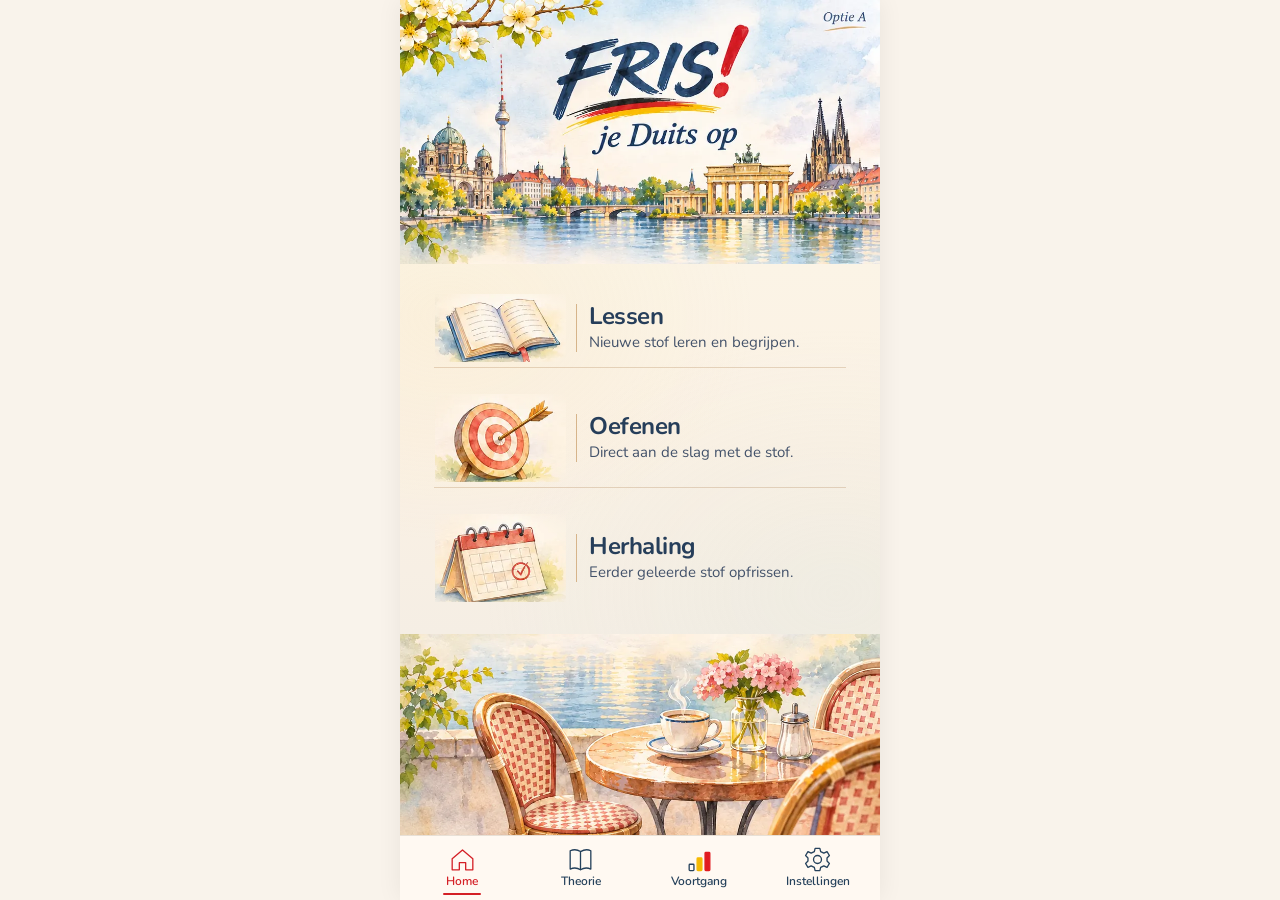
==== preview/index.html @ 39cc3053 "Rebuild FRIS A and B homes from cropped approved illustration segments and genuine responsive Nunito" ====
<!doctype html>
<html lang="nl">
<head>
<meta charset="utf-8">
<meta name="viewport" content="width=device-width,initial-scale=1">
<meta name="color-scheme" content="light">
<title>FRIS! 2.0 — interactieve leerstructuur</title>
<style>
:root{font-family:Arial,Helvetica,sans-serif;color:#181818;background:#f2f0e9;font-synthesis:none}
*{box-sizing:border-box}body{margin:0;min-height:100dvh;display:flex;justify-content:center;align-items:flex-start}
.phone{width:min(100%,480px);min-height:100dvh;background:#fffaf1;display:flex;flex-direction:column;overflow:hidden;box-shadow:0 0 40px #0001}
button,select{font:inherit}button{cursor:pointer}button:focus-visible,select:focus-visible{outline:3px solid #e8b500;outline-offset:3px}
header.hero{height:clamp(216px,58vw,282px);max-height:282px;position:relative;overflow:hidden;flex-shrink:0;background:#fffaf1}
.hero-art{width:100%;height:100%;display:block}
.brand{position:absolute;z-index:2;left:15%;top:6%;transform:rotate(-7deg);line-height:.9;white-space:nowrap}
.brand strong{font-family:Arial Black,Arial,sans-serif;font-weight:1000;font-style:italic;font-size:clamp(42px,11vw,66px);letter-spacing:-4px;text-shadow:1px 1px #222}
.brand strong i{color:#df1014;font-style:normal}.brand small{display:block;margin:4px 0 0 33%;font-family:"Segoe Print","Comic Sans MS",cursive;font-weight:900;font-style:italic;font-size:clamp(16px,5vw,24px);transform:rotate(-3deg)}.brand:before{content:"";position:absolute;top:-6px;left:-17px;width:80%;height:13px;border-top:7px solid #ffbf00;border-radius:75% 65% 0 0;transform:rotate(-6deg)}.brand:after{content:"";position:absolute;bottom:-10px;left:36%;width:64%;height:10px;border-top:5px solid #e51b23;border-radius:70% 40% 0 0;transform:rotate(-7deg)}
main{flex:1;min-height:0;padding:0;display:flex;flex-direction:column}
.home-panel{display:flex;flex-direction:column;flex:1;min-height:0}
.greeting{text-align:center;padding:7px 14px 5px}.greeting h1{font-family:"Segoe Script","Segoe Print","Brush Script MT","Comic Sans MS",cursive;font-size:clamp(34px,9vw,51px);font-style:italic;line-height:1.3;margin:0;color:#0b0b0b;font-weight:900;letter-spacing:-2px}.greeting h1:after{content:"";display:block;width:34%;border-top:5px solid #e52222;margin:-1px auto 5px;transform:rotate(-4deg);border-radius:100%}.greeting p{font-size:clamp(13px,3.5vw,17px);color:#444;margin:4px 0 0;line-height:1.4}
.home-actions{display:grid;grid-template-columns:repeat(3,minmax(0,1fr));gap:0;padding:18px 10px 8px;align-items:start}
.home-action{display:flex;flex-direction:column;align-items:center;min-width:0;border:0;background:transparent;color:#0b0b0b;padding:0 2px;gap:3px}
.home-action:hover .tile-illustration{transform:scale(1.055)}.home-action:active .tile-illustration{transform:scale(.97)}
.tile-illustration{width:100%;height:clamp(104px,31vw,150px);transition:transform .15s;display:block;filter:drop-shadow(1px 2px 0 #7772)}
.tile-label{font-family:"Segoe Script","Segoe Print","Brush Script MT","Comic Sans MS",cursive;font-size:clamp(21px,5.8vw,31px);font-style:italic;font-weight:900;white-space:nowrap;letter-spacing:-1px;line-height:1.3}
.tile-underline{height:5px;width:68%;border-top:5px solid #f8b900;border-radius:100%;transform:rotate(-4deg)}.home-action.red .tile-underline{border-color:#eb2629}
.progress-wrap{display:flex;align-items:center;gap:10px;padding:13px 28px 5px;margin-top:auto}
.progress-label{white-space:nowrap;font-size:clamp(12px,3.2vw,16px);color:#454545}.progress-track{flex:1;min-width:30px;height:11px;border-radius:12px;background:#d9d6d1;overflow:hidden}.progress-fill{height:100%;width:9%;background:#ffc400;border-radius:12px}.progress-value{font-weight:900;font-size:21px;min-width:42px;text-align:right}
.footer-illustration{height:clamp(130px,37vw,188px);width:100%;display:block;margin-top:5px}
.nav{display:grid;grid-template-columns:repeat(5,minmax(0,1fr));gap:0;background:#fffaf3;border-top:1px solid #e0d5c3;padding:9px 6px max(8px,env(safe-area-inset-bottom));flex-shrink:0}
.nav button{min-width:0;border:0;background:transparent;color:#111;display:flex;flex-direction:column;align-items:center;gap:2px;padding:2px 0 5px;font-size:clamp(10px,2.9vw,14px);font-weight:600;position:relative}
.nav button svg{width:clamp(25px,7vw,35px);height:clamp(25px,7vw,35px);stroke:#131313;stroke-width:2;fill:none;stroke-linecap:round;stroke-linejoin:round}
.nav button.active{color:#e11b20}.nav button.active svg{stroke:#e11b20;fill:#e11b20}.nav button.active:after{content:"";position:absolute;bottom:-4px;height:4px;width:75%;background:#e11b20;border-radius:5px}
.nav button[data-nav="progress"] svg rect:nth-child(2){fill:#f5b900;stroke:#f5b900}.nav button[data-nav="progress"] svg rect:nth-child(3){fill:#e11b20;stroke:#e11b20}
.page-inner{padding:20px 22px;flex:1}.page-inner h1{font-size:24px;margin:0 0 17px}.back{border:0;background:none;padding:5px 0 17px;color:#5d5851;font-size:15px}
.skill{width:100%;display:flex;align-items:center;gap:15px;border:1px solid #ded8cb;border-radius:12px;background:#fff;padding:13px;text-align:left;font-size:17px;font-weight:700;margin-bottom:10px;color:#292929}.skill:hover{background:#fff3d4}.symbol{width:28px;display:flex;align-items:center;justify-content:center}.symbol svg{width:26px;height:26px}.chev{margin-left:auto;font-size:25px;color:#999}
.field{width:100%;padding:12px;border:1px solid #cfcac1;border-radius:9px;background:#fff;color:#272727;margin:0 0 14px}
.subtle{border:1px solid #e6dac2;background:#fff7e9;border-radius:10px;padding:13px;margin-bottom:16px}.subtle-header{display:flex;align-items:center;justify-content:space-between;gap:10px}.subtle-header strong{font-size:14px}.setting-mode{width:130px;background:white;border:1px solid #ddd1bd;border-radius:8px;padding:7px}
.extra{padding-top:12px}.extra label{font-size:13px;color:#555;display:block;margin:8px 0}.check-row{display:grid;grid-template-columns:1fr 1fr;gap:5px}.check-row label{margin:0;padding:6px;background:#fff;border:1px solid #eee}.check-row input{accent-color:#db1d21}
.primary{background:#da1c22;color:white;width:100%;border:0;border-radius:9px;padding:14px;font-weight:700}.summary{background:#fff2d8;border-radius:10px;padding:16px;line-height:1.8}.summary strong{display:block}.muted,.note,.tiny{color:#626262}.note{font-size:14px;line-height:1.5}.tiny{font-size:12px}
@media(min-width:650px){body{padding:18px}.phone{min-height:820px;border:1px solid #e3ded4;border-radius:20px}}
@media(max-height:710px){header.hero{height:190px}.home-actions{padding-top:5px}.tile-illustration{height:100px}.footer-illustration{height:110px}.greeting h1{font-size:34px}.greeting p{font-size:13px}}
</style>



<style id="approved-art">
header.hero{height:auto;aspect-ratio:1024/442;max-height:none;flex-shrink:0}
.hero-photo{display:block;width:100%;height:100%;object-fit:fill}
.home-panel{background:#fffaf1}
.home-actions{padding:12px 13px 8px;gap:4px}
.tile-illustration{width:100%;height:auto;aspect-ratio:341/274;object-fit:contain;filter:none}
.footer-illustration{display:block;width:100%;height:auto;aspect-ratio:1024/274;object-fit:cover;margin-top:5px}
.greeting{padding:8px 12px 0}
.greeting h1{font-family:"Segoe Script","Brush Script MT","Comic Sans MS",cursive;font-weight:900;font-style:italic;font-size:clamp(34px,9vw,52px)}
.tile-label{font-family:"Segoe Script","Brush Script MT","Comic Sans MS",cursive}
.home-action{min-height:0}
.progress-wrap{margin-top:auto;padding:14px 28px 9px}
@media(max-height:720px){header.hero{height:auto}.footer-illustration{height:auto}.tile-illustration{height:auto}}
</style>

<style id="navigation-art">
.nav{position:relative;display:grid;grid-template-columns:repeat(5,minmax(0,1fr));width:100%;height:auto;aspect-ratio:1024/141;padding:0;border:0;background:#fffaf3 url("art/desk.webp") center/100% 100% no-repeat;gap:0}
.nav button{position:relative;height:100%;padding:0;background:transparent;border:0;border-radius:0;opacity:1;color:transparent}
.nav button svg,.nav button span{visibility:hidden}
.nav button.active{background:transparent;color:transparent}
.nav button.active:after{display:none}
.nav button:focus-visible{outline:3px solid #e51c23;outline-offset:-5px}
@media(min-width:650px){.nav{border-radius:0 0 18px 18px}}
</style>
<style id="clean-main-buttons">
/* Eenvoudige zelfstandige hoofdknoppen; header en footer blijven origineel. */
.home-actions{display:grid;grid-template-columns:repeat(3,minmax(0,1fr));gap:12px;padding:18px 17px 12px}
.home-action{display:flex;flex-direction:column;align-items:center;justify-content:center;gap:9px;min-width:0;min-height:143px;padding:13px 5px 12px;border:1.5px solid #ded6c4;border-radius:13px;background:#fffdf7;box-shadow:0 3px 0 #e8dfce;color:#242424}
.home-action:hover{background:#fff5df;border-color:#c9ae64}
.home-action:active{transform:translateY(2px);box-shadow:0 1px 0 #e8dfce}
.tile-icon{display:block;width:clamp(49px,15vw,66px);height:clamp(49px,15vw,66px);flex-shrink:0}
.tile-label{font-family:Arial,Helvetica,sans-serif;font-weight:750;font-style:normal;font-size:clamp(14px,3.7vw,18px);letter-spacing:0}
.tile-underline{width:32%;height:3px;border:0;background:#f0bd17;border-radius:4px;transform:none}
.home-action.red .tile-underline{background:#e12a2c}
@media(max-width:360px){.home-actions{gap:7px;padding-inline:10px}.home-action{min-height:121px;padding:9px 2px}.tile-icon{width:47px;height:47px}.tile-label{font-size:13px}}
@media(max-height:720px){.home-actions{padding-top:6px;padding-bottom:6px}.home-action{min-height:105px;gap:3px}.tile-icon{width:40px;height:40px}}
</style><style id="warm-reference-background">:root{background:#f3ebdf}.phone,.home-panel,header.hero{background-color:#fcf6eb}.page-inner{background-color:#fcf6eb}.home-action{background:#fff9ed}.home-action:hover{background:#fff0d3}</style><link rel="preconnect" href="https://fonts.googleapis.com">
<link rel="preconnect" href="https://fonts.gstatic.com" crossorigin>
<link href="https://fonts.googleapis.com/css2?family=Kaushan+Script&family=Roboto:wght@400;500&display=swap" rel="stylesheet">
<style id="reference-greeting-typography">
.greeting{padding:8px 8px 2px}
.greeting h1{
  font-family:"Caveat Brush","Segoe Print",cursive;
  font-size:clamp(43px,11vw,62px);
  font-weight:400;
  font-style:normal;
  letter-spacing:-.6px;
  line-height:1.12;
  transform:rotate(-1deg);
}
.greeting h1:after{width:30%;border-top:5px solid #e92327;margin:0 auto 8px;transform:rotate(-4deg)}
.greeting p{
  font-family:Roboto,Arial,Helvetica,sans-serif;
  font-weight:400;
  font-style:normal;
  font-size:clamp(13px,3.2vw,16px);
  letter-spacing:0;
  line-height:1.35;
  color:#444;
  margin:4px 0 0;
}
@media(max-height:710px){.greeting h1{font-size:clamp(39px,9vw,50px)}.greeting p{font-size:13px}}
</style>
<style id="footer-docking">
/* Footer rests directly on the five-button bottom bar, independent of viewport height. */
.phone{display:flex;flex-direction:column}
main#content{flex:1 1 auto;min-height:0;display:flex;flex-direction:column}
.home-panel{display:flex;flex-direction:column;flex:1}
.footer-illustration{display:block;width:100%;height:auto;flex-shrink:0;margin-top:auto;margin-bottom:0;vertical-align:bottom}
.nav{flex-shrink:0;margin-top:0}
@media(max-height:710px){.footer-illustration{margin-top:auto}}
</style><style id="reference-brush-lettering">
/* The sample uses broad, connected brush lettering, not block/Comic Sans. */
.greeting h1{
  font-family:"Kaushan Script","Segoe Script",cursive;
  font-size:clamp(38px,9.4vw,54px);
  font-weight:400;
  font-style:normal;
  letter-spacing:-1.4px;
  line-height:1.32;
  transform:rotate(-1.4deg);
  white-space:nowrap;
}
.tile-label{
  font-family:"Kaushan Script","Segoe Script",cursive;
  font-weight:400;
  font-style:normal;
  font-size:clamp(16px,4vw,22px);
  line-height:1.3;
  letter-spacing:-.7px;
  white-space:nowrap;
}
.greeting p{
  font-family:Roboto,Arial,Helvetica,sans-serif;
  font-weight:400;
  font-size:clamp(13px,3.2vw,16px);
  letter-spacing:0;
  transform:none;
}
@media(max-width:360px){
  .greeting h1{font-size:clamp(33px,9.2vw,40px)}
  .tile-label{font-size:clamp(14px,4vw,17px)}
}
</style><style id="exact-original-lettering">
/* Exact pixels of the original AI illustration, not an assumed font match. */
.greeting h1.exact-heading{display:block;width:52%;margin:0 auto 5px;line-height:0;transform:none;letter-spacing:normal;font-size:initial}
.greeting h1.exact-heading:after{display:none}
.greeting h1.exact-heading img{display:block;width:100%;height:auto}
.greeting p.exact-subtitle{display:block;width:91%;margin:4px auto 0;line-height:0;font-size:initial}
.greeting p.exact-subtitle img{display:block;width:100%;height:auto}
.home-action .tile-label.exact-label{display:block;width:100%;height:auto;line-height:0;white-space:normal}
.home-action .tile-label.exact-label img{display:block;width:100%;height:auto;object-fit:contain}
.home-action .tile-underline{display:none}
</style><style id="fris-approved-2026-home">
/* Screens are functional HTML. Only individual artwork sections use raster illustrations. */
:root {color-scheme:light;background:#f9f3eb}
html,body{margin:0;min-height:100%;background:#f9f3eb}
.phone{width:min(100%,480px);height:100dvh;min-height:0;display:flex;flex-direction:column;background:#fcf6ef}
header.hero{width:100%;height:auto;max-height:none;aspect-ratio:941/462;overflow:hidden;flex:0 0 auto;background:transparent}
header.hero .hero-photo{width:100%;height:100%;display:block;object-fit:fill}
main#content{flex:1 1 auto;min-height:0;overflow:auto;padding:0;display:flex;flex-direction:column;background:#fcf6ef}
.home-panel{display:flex;flex-direction:column;flex:1 0 auto;min-height:100%;background:#fcf6ef}
.home-top-space{height:clamp(28px,7dvh,86px);flex:0 0 auto}
.home-actions{display:grid;grid-template-columns:repeat(3,minmax(0,1fr));align-items:center;gap:0;width:100%;padding:0 11px;margin:0;background:transparent}
.home-action{display:block;width:100%;height:auto;min-width:0;min-height:0;border:0;border-radius:0;box-shadow:none;background:transparent;padding:0;margin:0;outline-offset:-3px;cursor:pointer;transform:none}
.home-action img{width:100%;height:auto;display:block;object-fit:contain;transition:transform .15s;filter:none}
.home-action:hover,.home-action:active{background:transparent;box-shadow:none;transform:none}
.home-action:hover img{transform:scale(1.02)}
.home-action:active img{transform:scale(.98)}
.home-fill-space{flex:1 0 12px;min-height:12px}
.home-footer{width:100%;height:auto;aspect-ratio:941/289;object-fit:cover;display:block;flex:0 0 auto;margin:0;padding:0;vertical-align:bottom}
.nav{width:100%;height:auto;aspect-ratio:941/215;flex:0 0 auto;display:grid;grid-template-columns:repeat(4,minmax(0,1fr));align-items:stretch;border:0;padding:0;margin:0;gap:0;border-radius:0;background:#fcf6ef}
.nav.on-home{background:#fcf6ef url("art/2026-home-navigation.webp") center/100% 100% no-repeat}
.nav button{width:100%;height:100%;border:0;background:none;border-radius:0;opacity:1;display:flex;align-items:center;justify-content:center;gap:3px;flex-direction:column;color:#272a2b;font-size:clamp(11px,2.9vw,14px);font-weight:600;padding:0}
.nav button svg{width:clamp(28px,8vw,36px);height:clamp(28px,8vw,36px);stroke:#262a2b;stroke-width:2;fill:none;stroke-linecap:round;stroke-linejoin:round;visibility:visible}
.nav button.active{color:#e31920;background:transparent}
.nav button.active svg{stroke:#e31920;fill:none}
.nav button.active:after{display:none}
.nav.on-home button,.nav.on-home button.active{color:transparent;background:transparent}
.nav.on-home button svg,.nav.on-home button span{visibility:hidden}
.nav button:focus-visible{outline:2px solid #e31920;outline-offset:-3px}
.page-inner{background:#fcf6ef}
@media(min-width:650px){body{padding:0}.phone{border:0;border-radius:0;box-shadow:0 0 24px #0001;min-height:0}.nav{border-radius:0}}
@media(max-height:740px){.home-top-space{height:clamp(15px,3dvh,35px)}}
@media(prefers-reduced-motion:reduce){.home-action img{transition:none}}
</style><style id="fris-inner-navigation-fix">
/* Keep illustrated footer/nav artwork exclusive to the home screen. */
.nav:not(.on-home){background:#fcf6ef none!important}
.nav:not(.on-home) button span,.nav:not(.on-home) button svg{visibility:visible}
.nav:not(.on-home) button{color:#272a2b}
.nav:not(.on-home) button.active{color:#e31920}
.nav:not(.on-home) button.active svg{stroke:#e31920}
</style>
<style id="fris-first-variant-20261121">
/* Eerste besproken variant: doorlopende aquarelsfeer, drie rijen met illustratie en uitleg. */
.phone{background:#fcf7ee}
.home-panel{background:linear-gradient(180deg,#f6f6ef 0%,#faf2e5 42%,#f8ecd9 85%,#fcf6ef 100%);min-height:100%;justify-content:space-between}
.home-actions.fris-editorial-actions{display:flex;flex-direction:column;align-items:stretch;gap:0;width:100%;padding:0 24px;margin:0;flex:1 0 auto;background:transparent}
.home-actions.fris-editorial-actions .home-action{display:grid;grid-template-columns:minmax(0,28%) minmax(0,1fr);align-items:center;gap:14px;min-height:clamp(78px,16dvh,112px);padding:5px 4px;background:transparent;box-shadow:none;border:0;border-radius:0;border-bottom:1px solid rgba(148,109,60,.25);text-align:left;color:#263b54;transform:none;overflow:hidden}
.home-actions.fris-editorial-actions .home-action:last-child{border-bottom:0}
.home-actions.fris-editorial-actions .home-action img{display:block;width:100%;height:auto;max-height:92px;object-fit:contain;mix-blend-mode:multiply;filter:none}
.fris-action-copy{display:flex;flex-direction:column;gap:4px;justify-content:center;line-height:1.12}
.fris-action-copy strong{font:700 clamp(20px,5.4vw,28px)/1.10 Georgia,"Times New Roman",serif;letter-spacing:-.6px;color:#293f5b}
.fris-action-copy em{font:italic clamp(11px,3.1vw,15px)/1.35 Georgia,"Times New Roman",serif;color:#5a5360}
.home-panel .home-fill-space{display:none}
.home-panel .home-footer{width:100%;height:auto;aspect-ratio:941/289;object-fit:cover;flex:0 0 auto;display:block;margin:0}
.nav.on-home{background-color:#fcf6ed}
@media(max-width:390px){
 .home-actions.fris-editorial-actions{padding:0 15px}
 .home-actions.fris-editorial-actions .home-action{grid-template-columns:28% 1fr;gap:10px;min-height:82px}
 .fris-action-copy strong{font-size:clamp(19px,5.3vw,24px)}
 .fris-action-copy em{font-size:clamp(11px,3vw,13px)}
}
@media(max-height:700px){
 .home-actions.fris-editorial-actions .home-action{min-height:76px}
 .home-actions.fris-editorial-actions .home-action img{max-height:76px}
}
@media(prefers-reduced-motion:reduce){.home-actions.fris-editorial-actions .home-action img{transition:none}}
</style><style id="fris-responsive-watercolor">
/* The approved image fills any portrait phone; protect icons and text from distortion. */
.phone{height:100dvh;min-height:0;overflow:hidden;background:#faf4eb}
main#content:has(.fris-full-composition){flex:1 1 auto;min-height:0;height:100%;overflow:hidden;background:#faf4eb}
.phone:has(.fris-full-composition)>header.hero,
.phone:has(.fris-full-composition)>nav.nav{display:none!important}
.fris-full-composition{height:100%;min-height:0;width:100%;position:relative;overflow:hidden;background:#faf3e6}
#fris-home-canvas{width:100%;height:100%;display:block}
.fris-hotspot{position:absolute;left:4%;width:92%;border:0;padding:0;background:transparent;cursor:pointer;z-index:3}
.fris-hotspot:hover{background:rgba(255,198,65,.055)}
.fris-hotspot:active{background:rgba(220,38,40,.08)}
.fris-hotspot:focus-visible{outline:3px solid #d52429;outline-offset:-3px;border-radius:7px}
.fris-bottom-hotspot{width:25%;left:0}
.fris-bottom-hotspot:nth-of-type(5){left:25%}
.fris-bottom-hotspot:nth-of-type(6){left:50%}
.fris-bottom-hotspot:nth-of-type(7){left:75%}
/* Inner pages use the same painted paper, navy serif text and warm gold accents. */
.phone:not(:has(.fris-full-composition)) header.hero{height:clamp(132px,20dvh,178px);max-height:178px;aspect-ratio:auto;flex:0 0 auto;background:#f6ede0}
.phone:not(:has(.fris-full-composition)) header.hero .hero-photo{width:100%;height:100%;object-fit:cover;object-position:center top}
.phone:not(:has(.fris-full-composition)) main#content{overflow-y:auto;min-height:0;background:radial-gradient(ellipse at 6% 2%,rgba(233,197,131,.22),transparent 50%),radial-gradient(ellipse at 97% 96%,rgba(179,203,188,.18),transparent 58%),#fbf4e9}
.phone:not(:has(.fris-full-composition)) .page-inner{background:transparent;padding:18px 22px 26px;color:#263d55}
.page-inner h1{font:700 clamp(25px,6.5vw,32px)/1.22 Georgia,'Times New Roman',serif;color:#283e58;margin:2px 0 18px}
.back{font:400 15px Georgia,serif;color:#75634e;padding:4px 0 17px}
.skill{border:0;border-bottom:1px solid rgba(151,111,65,.3);border-radius:0;box-shadow:none;background:transparent;padding:16px 6px;font:700 clamp(17px,4.7vw,20px)/1.2 Georgia,serif;color:#2b435d;margin:0}
.skill:hover{background:rgba(255,234,185,.28)}
.skill .symbol{color:#8a6136}
.chev{color:#b29366}
.field,.setting-mode{background:rgba(255,251,244,.77);border:1px solid #dac7a9;border-radius:6px;color:#2e4156}
.subtle,.summary{background:rgba(255,249,238,.62);border:1px solid rgba(173,138,95,.4);border-radius:7px;color:#2e4054}
.primary{border-radius:7px;background:#2d4965;color:white}
.primary:hover{background:#1c344c}
.note,.muted,.tiny{color:#655e57}
.phone:not(:has(.fris-full-composition)) .nav:not(.on-home){height:clamp(66px,9dvh,84px);aspect-ratio:auto;background:rgba(253,247,237,.98)!important;border-top:1px solid rgba(166,133,93,.4);flex:0 0 auto}
.phone:not(:has(.fris-full-composition)) .nav button{font-family:Georgia,'Times New Roman',serif;font-weight:400;font-size:clamp(11px,3vw,14px);gap:1px}
.phone:not(:has(.fris-full-composition)) .nav button.active{color:#284867;background:rgba(202,220,230,.4)}
.phone:not(:has(.fris-full-composition)) .nav button.active svg{stroke:#284867}
@media(min-width:650px){.phone{max-width:480px;height:100dvh;border-radius:0}}
</style>
<style id="fris-inner-watercolor-20261121">
/* Compact approved skyline artwork, no top-right duplicate Home action. */
.phone:not(:has(.fris-full-composition)) header.hero{
  height:clamp(112px,16dvh,155px);
  max-height:155px;
  flex:0 0 auto;
  aspect-ratio:auto;
  background:#e8e7dc url('art/fris-inner-header.webp') center top / cover no-repeat !important;
  border-bottom:0;
}
.phone:not(:has(.fris-full-composition)) header.hero .hero-photo{display:none}
.phone:not(:has(.fris-full-composition)) .page-inner{
 background:radial-gradient(ellipse at 6% 10%,rgba(228,193,136,.19),transparent 45%),
            radial-gradient(ellipse at 98% 96%,rgba(194,210,199,.21),transparent 55%),#faf2e6;
 padding:14px 18px 24px;
}
.fris-inner-intro{display:flex;align-items:center;gap:12px;margin:0 0 18px;padding:2px 0 13px;border-bottom:1px solid rgba(171,128,77,.30)}
.fris-inner-intro img{width:clamp(49px,13vw,64px);height:clamp(49px,13vw,64px);object-fit:contain;mix-blend-mode:multiply;flex:0 0 auto}
.fris-inner-intro .fris-inner-title{display:flex;flex-direction:column;min-width:0;gap:3px}
.fris-inner-intro h1{margin:0;font:700 clamp(23px,6.3vw,30px)/1.12 Georgia,'Times New Roman',serif;color:#233c5a}
.fris-inner-intro p{margin:0;font:italic clamp(12px,3.2vw,15px)/1.23 Georgia,'Times New Roman',serif;color:#605869}
.phone:not(:has(.fris-full-composition)) .back{padding:1px 0 11px}
.phone:not(:has(.fris-full-composition)) .skill{padding:15px 6px;gap:12px}
@media(max-height:650px){.phone:not(:has(.fris-full-composition)) header.hero{height:100px}.fris-inner-intro{margin-bottom:10px;padding-bottom:8px}}
</style>
<style id="fris-unified-bottom-navigation">
/* Reuse the actual approved home-page navigation artwork, not substitute icons. */
.phone:not(:has(.fris-full-composition)) nav.nav:not(.on-home){
 display:grid!important;
 grid-template-columns:repeat(4,minmax(0,1fr))!important;
 width:100%;
 height:auto!important;
 aspect-ratio:1024 / 138!important;
 min-height:0!important;
 padding:0!important;
 gap:0!important;
 border:0!important;
 flex:0 0 auto!important;
 background-color:#faf3e8!important;
 background-image:url('art/fris-approved-watercolor.webp')!important;
 background-position:center bottom!important;
 background-size:100% auto!important;
 background-repeat:no-repeat!important;
 box-shadow:none!important;
 border-radius:0!important;
}
.phone:not(:has(.fris-full-composition)) nav.nav:not(.on-home) button{
 position:relative;
 padding:0!important;
 margin:0!important;
 width:100%;
 height:100%;
 background:transparent!important;
 border:0!important;
 border-radius:0!important;
 box-shadow:none!important;
 color:transparent!important;
}
.phone:not(:has(.fris-full-composition)) nav.nav:not(.on-home) button svg,
.phone:not(:has(.fris-full-composition)) nav.nav:not(.on-home) button span{
 visibility:hidden!important;
}
.phone:not(:has(.fris-full-composition)) nav.nav:not(.on-home) button:after{display:none!important}
.phone:not(:has(.fris-full-composition)) nav.nav:not(.on-home) button:focus-visible{
 outline:3px solid #db2126!important;outline-offset:-4px;border-radius:9px!important
}
</style>
<style id="fris-inner-typography-and-correct-header">
/* The top artwork comes from the same image as HOME and contains no page name. */
.phone:not(:has(.fris-full-composition)) header.hero{
 background-image:url('art/fris-approved-watercolor.webp')!important;
 background-position:center top!important;
 background-size:100% auto!important;
 background-repeat:no-repeat!important;
 background-color:#e9ecdf!important;
 height:clamp(135px,39vw,178px)!important;
 max-height:178px!important;
}
/* Page names belong only below the skyline, never baked into the header. */
.phone:not(:has(.fris-full-composition)) .page-inner{
 padding:clamp(23px,5.8vw,31px) 20px 28px!important;
 font-family:Georgia,'Times New Roman',serif;
 font-size:clamp(13px,3.6vw,16px);
 line-height:1.38;
}
.phone:not(:has(.fris-full-composition)) .fris-inner-intro{
 gap:10px;
 padding:0 0 15px;
 margin:0 0 17px;
 border-bottom:1px solid rgba(165,126,78,.25);
 align-items:center;
}
.phone:not(:has(.fris-full-composition)) .fris-inner-intro img{
 width:clamp(45px,12vw,56px);
 height:clamp(45px,12vw,56px);
}
.phone:not(:has(.fris-full-composition)) .fris-inner-intro h1{
 font:700 clamp(20px,5.5vw,25px)/1.12 Georgia,'Times New Roman',serif!important;
 letter-spacing:0;
 color:#293d57;
}
.phone:not(:has(.fris-full-composition)) .fris-inner-intro p{
 font:italic clamp(12px,3.1vw,14px)/1.27 Georgia,'Times New Roman',serif!important;
 color:#645e63;
}
.phone:not(:has(.fris-full-composition)) .skill{
 font:700 clamp(16px,4.25vw,19px)/1.22 Georgia,'Times New Roman',serif!important;
 padding:13px 6px;
}
.phone:not(:has(.fris-full-composition)) .field,
.phone:not(:has(.fris-full-composition)) .setting-mode,
.phone:not(:has(.fris-full-composition)) .subtle,
.phone:not(:has(.fris-full-composition)) .subtle label,
.phone:not(:has(.fris-full-composition)) .primary,
.phone:not(:has(.fris-full-composition)) .note,
.phone:not(:has(.fris-full-composition)) .summary{
 font-family:Georgia,'Times New Roman',serif;
}
@media(max-height:700px){
 .phone:not(:has(.fris-full-composition)) header.hero{height:clamp(105px,32vw,145px)!important}
 .phone:not(:has(.fris-full-composition)) .page-inner{padding-top:20px!important}
}
</style>
<style id="fris-option-a-approved-20261121">
.phone:has(.fris-full-composition)>header.hero,.phone:has(.fris-full-composition)>nav.nav{display:none!important}
.phone:has(.fris-full-composition) main#content{overflow:hidden!important;flex:1 1 auto!important;min-height:0!important}
.phone .fris-full-composition{width:100%;height:100%;position:relative;overflow:hidden}
.phone .fris-full-composition #fris-home-canvas{display:block;width:100%;height:100%}
.phone .fris-full-composition .fris-hotspot{position:absolute!important;z-index:5!important;background:transparent!important;border:0!important;padding:0!important;cursor:pointer}
.phone:not(:has(.fris-full-composition)) header.hero{background-image:url('art/fris-a-goedgekeurd.webp')!important}
.phone:not(:has(.fris-full-composition)) nav.nav:not(.on-home){background-image:url('art/fris-a-goedgekeurd.webp')!important;aspect-ratio:941 / 172!important}
</style>
<link rel="preconnect" href="https://fonts.googleapis.com"><link rel="preconnect" href="https://fonts.gstatic.com" crossorigin><link href="https://fonts.googleapis.com/css2?family=Nunito:wght@400;600;700&display=swap" rel="stylesheet">
<style id="fris-real-typography-rebuild-20261121">
/* New shared interface: all menu captions are actual HTML, never pixels inside the artwork. */
.phone:has(.fris-real-home)>header.hero{display:none!important}
.phone:has(.fris-real-home) main#content{
 display:block!important;flex:1 1 auto!important;min-height:0!important;height:100%!important;
 overflow:hidden!important;padding:0!important;background:#faf3e8!important
}
.phone .fris-real-home{width:100%;height:100%;min-height:0;display:flex;flex-direction:column;overflow:hidden}
.phone .fris-real-header,.phone .fris-real-cafe{width:100%;flex:0 0 auto;line-height:0}
.phone .fris-real-header .fris-crop,.phone .fris-real-cafe .fris-crop{display:block;width:100%;height:auto}
.phone .fris-real-center{
 position:relative;display:flex;flex:1 1 auto;min-height:0;flex-direction:column;
 justify-content:space-evenly;gap:5px;padding:9px 7% 12px
}
.phone .fris-real-menu{
 position:relative;display:grid;grid-template-columns:31% minmax(0,1fr);align-items:center;
 gap:8px;width:100%;min-width:0;min-height:0;flex:0 1 auto;padding:3px 1px;
 border:0;background:transparent;box-shadow:none;text-align:left;color:#263d59;
 font-family:'Nunito','Trebuchet MS',Arial,sans-serif;cursor:pointer
}
.phone .fris-real-menu .fris-real-art{display:flex;align-items:center;justify-content:center;min-width:0;max-height:100%}
.phone .fris-real-menu .fris-real-art svg{
 display:block;width:100%;height:auto;max-height:100%;
 -webkit-mask-image:radial-gradient(ellipse 76% 72% at 50% 50%,#000 62%,transparent 98%);
 mask-image:radial-gradient(ellipse 76% 72% at 50% 50%,#000 62%,transparent 98%)
}
.phone .fris-real-words{display:flex;flex-direction:column;min-width:0;gap:3px}
.phone .fris-real-words strong{
 font-family:'Nunito','Trebuchet MS',Arial,sans-serif!important;
 font-size:clamp(19px,5.65vw,24px)!important;font-weight:700!important;line-height:1.08!important;
 font-style:normal!important;letter-spacing:-.02em!important;color:#263e5a
}
.phone .fris-real-words span{
 font-family:'Nunito','Trebuchet MS',Arial,sans-serif!important;
 font-size:clamp(12px,3.45vw,15px)!important;font-weight:400!important;
 line-height:1.25!important;font-style:normal!important;color:#43526a
}
.phone .fris-real-menu:focus-visible{outline:2px solid #d62b35;outline-offset:-2px;border-radius:8px}
.phone .fris-real-menu:hover{filter:brightness(.99)}
.phone .fris-real-a .fris-real-center{
 background:radial-gradient(ellipse at 10% 14%,rgba(247,223,172,.19),transparent 50%),
 radial-gradient(ellipse at 91% 89%,rgba(210,225,218,.19),transparent 57%),
 linear-gradient(180deg,#fbf4e6,#fbf1e4 48%,#f5eee4)
}
.phone .fris-real-a .fris-real-menu{grid-template-columns:32% minmax(0,1fr);gap:10px}
.phone .fris-real-a .fris-real-menu:not(:last-child){border-bottom:1px solid rgba(174,133,87,.3);padding-bottom:5px}
.phone .fris-real-a .fris-real-words{border-left:1px solid #d6b48a;padding-left:12px}
.phone .fris-real-b .fris-real-center{
 padding:10px 9.7% 13px;gap:8px;
 background:linear-gradient(180deg,#fff3d3 0%,#f8f5e9 19%,#e8f5fa 53%,#eef6f1 77%,#fff1d6 100%)
}
.phone .fris-real-b .fris-real-menu{
 grid-template-columns:34% minmax(0,1fr) 11px;gap:10px;
 background:rgba(255,251,243,.89);border:1px solid rgba(209,166,74,.67);
 border-radius:clamp(17px,5vw,24px);padding:7px 11px 7px 8px;
 box-shadow:0 3px 12px rgba(80,91,76,.08);min-height:95px
}
.phone .fris-real-b .fris-real-arrow{font:34px/1 Arial,sans-serif;color:#b38113;align-self:center}
.phone:has(.fris-real-home) nav.nav,
.phone.fris-b-theme:has(.fris-real-home) nav.nav,
.phone.fris-b-theme:has(.fris-real-home) nav.nav.on-home{
 display:grid!important;grid-template-columns:repeat(4,minmax(0,1fr))!important;
 height:clamp(57px,7.2dvh,68px)!important;min-height:57px!important;aspect-ratio:auto!important;
 width:100%!important;gap:0!important;padding:3px 3px max(5px,env(safe-area-inset-bottom))!important;
 border:0!important;border-top:1px solid rgba(149,133,116,.22)!important;
 flex:0 0 auto!important;background:#fff9f2!important;background-image:none!important;
 box-shadow:none!important
}
.phone:has(.fris-real-home) nav.nav button,
.phone.fris-b-theme:has(.fris-real-home) nav.nav button{
 display:flex!important;flex-direction:column!important;justify-content:center!important;align-items:center!important;
 min-width:0!important;margin:0!important;padding:0!important;gap:2px!important;
 border:0!important;background:transparent!important;box-shadow:none!important;
 font:600 clamp(10px,2.7vw,12px)/1.1 'Nunito','Trebuchet MS',Arial,sans-serif!important;color:#25415b!important
}
.phone:has(.fris-real-home) nav.nav button svg,
.phone.fris-b-theme:has(.fris-real-home) nav.nav button svg{
 display:block!important;visibility:visible!important;width:clamp(23px,6.5vw,27px)!important;
 height:clamp(23px,6.5vw,27px)!important;stroke-width:1.65!important;fill:none!important;stroke:#25415b!important
}
.phone:has(.fris-real-home) nav.nav button span,
.phone.fris-b-theme:has(.fris-real-home) nav.nav button span{
 display:block!important;visibility:visible!important;font:inherit!important;color:inherit!important;line-height:1.12!important
}
.phone:has(.fris-real-home) nav.nav button.active,
.phone.fris-b-theme:has(.fris-real-home) nav.nav button.active{color:#d42026!important}
.phone:has(.fris-real-home) nav.nav button.active svg,
.phone.fris-b-theme:has(.fris-real-home) nav.nav button.active svg{stroke:#d42026!important}
.phone:has(.fris-real-home) nav.nav button.active:after,
.phone.fris-b-theme:has(.fris-real-home) nav.nav button.active:after{
 content:''!important;display:block!important;position:absolute!important;
 bottom:0!important;left:34%!important;width:32%!important;height:2px!important;
 background:#d42026!important;border-radius:4px!important
}
.phone:not(:has(.fris-real-home)) .page-inner,
.phone:not(:has(.fris-real-home)) .page-inner button,
.phone:not(:has(.fris-real-home)) .page-inner select,
.phone:not(:has(.fris-real-home)) .page-inner p,
.phone:not(:has(.fris-real-home)) .fris-inner-intro h1,
.phone:not(:has(.fris-real-home)) .fris-inner-intro p{
 font-family:'Nunito','Trebuchet MS',Arial,sans-serif!important
}
@media(max-height:685px){
 .phone .fris-real-home{overflow-y:auto}
 .phone .fris-real-center{flex:0 0 auto;min-height:285px}
 .phone .fris-real-menu{min-height:82px}
}
</style>
</head>
<body>
<div class="phone">
<header class="hero"><img class="hero-photo" src="art/2026-home-header.webp" alt="FRIS! je Duits op – geïllustreerde Duitse skyline"></header>
<main id="content" aria-live="polite"></main>
<nav class="nav on-home" aria-label="Onderste navigatie">
<button type="button" data-nav="home" class="active" aria-label="Home"><svg viewBox="0 0 34 34" aria-hidden="true"><path d="M4 16 17 5l13 11v14H21V21h-8v9H4Z"/></svg><span>Home</span></button>
<button type="button" data-nav="theory" aria-label="Theorie"><svg viewBox="0 0 34 34" aria-hidden="true"><path d="M4 6q7-3 13 1v23q-6-4-13-1zM17 7q7-4 13-1v23q-7-3-13 1z"/></svg><span>Theorie</span></button>
<button type="button" data-nav="progress" aria-label="Voortgang"><svg viewBox="0 0 34 34" aria-hidden="true"><rect x="4" y="23" width="6" height="8" rx="1"/><rect x="14" y="15" width="6" height="16" rx="1"/><rect x="24" y="8" width="6" height="23" rx="1"/></svg><span>Voortgang</span></button>
<button type="button" data-nav="settings" aria-label="Instellingen"><svg viewBox="0 0 34 34" aria-hidden="true"><path d="M14 3h6l1 4 4 2 4-2 3 5-3 3v4l3 3-3 5-4-2-4 2-1 4h-6l-1-4-4-2-4 2-3-5 3-3v-4l-3-3 3-5 4 2 4-2z"/><circle cx="17" cy="17" r="5"/></svg><span>Instellingen</span></button>
</nav>
</div>
<script>
(()=>{
'use strict';
const iconPaths={
  book:'<path d="M12 7v14"/><path d="M3 18V5a2 2 0 0 1 2-2h3a4 4 0 0 1 4 4v14a4 4 0 0 0-4-4H4a1 1 0 0 1-1-1z"/><path d="M21 18V5a2 2 0 0 0-2-2h-3a4 4 0 0 0-4 4v14a4 4 0 0 1 4-4h4a1 1 0 0 0 1-1z"/>',
  headphones:'<path d="M3 14v-3a9 9 0 0 1 18 0v3"/><path d="M6 14H5a2 2 0 0 0-2 2v3a2 2 0 0 0 2 2h1v-7Z"/><path d="M18 14h1a2 2 0 0 1 2 2v3a2 2 0 0 1-2 2h-1v-7Z"/>',
  mic:'<rect x="8" y="2" width="8" height="13" rx="4"/><path d="M19 10v2a7 7 0 0 1-14 0v-2"/><path d="M12 19v3"/><path d="M8 22h8"/>',
  pencil:'<path d="M15 5 19 9"/><path d="M4 20l4-.5L19.5 8a2.12 2.12 0 0 0-3-3L5 16.5 4 20Z"/>',
  shuffle:'<path d="m18 14 4 4-4 4"/><path d="m18 2 4 4-4 4"/><path d="M2 18h2.5a6 6 0 0 0 5.5-4l4-8a6 6 0 0 1 5.5-4H22"/><path d="M2 6h2.5a6 6 0 0 1 5.5 4l4 8a6 6 0 0 0 5.5 4H22"/>'
};
function skillIcon(key){return '<svg xmlns="http://www.w3.org/2000/svg" width="24" height="24" viewBox="0 0 24 24" fill="none" stroke="currentColor" stroke-width="1.8" stroke-linecap="round" stroke-linejoin="round" aria-hidden="true">'+(iconPaths[key]||'')+'</svg>';}
const skills=[['Lezen','book'],['Luisteren','headphones'],['Spreken','mic'],['Schrijven','pencil'],['Gemengd','shuffle']];
const config={
  Lezen:{label:'Tekstsoort',items:['Alle teksten','Berichten en e-mails','Borden en instructies','Artikelen en informatie','Verhalen en chats'],methodLabel:'Begrip oefenen',methods:['Automatisch','Hoofdlijn begrijpen','Informatie zoeken','Details begrijpen','Betekenis afleiden'],sample:'Je leest een korte Duitse tekst en beantwoordt vragen over de inhoud. Je hoeft hem niet letterlijk te vertalen.'},
  Luisteren:{label:'Fragmentsoort',items:['Alle fragmenten','Gesprekken','Omroepen en aanwijzingen','Telefoon en voicemail','Verhalen en uitleg'],methodLabel:'Luisterdoel',methods:['Automatisch','Hoofdlijn begrijpen','Gerichte informatie horen','Details begrijpen','Instructies volgen'],sample:'Je luistert naar Duits en laat zien wat je hebt begrepen. Herhalen of langzamer luisteren kan afhankelijk zijn van je niveau.'},
  Spreken:{label:'Situatie',items:['Alle situaties','Dagelijks leven','Winkelen en horeca','Reizen en onderweg','Afspraken en hulp','Vrije gesprekken'],methodLabel:'Spreekvorm',methods:['Automatisch','Kort reageren','Vragen stellen','Rollenspel','Vrijuit vertellen','Uitspraak oefenen'],sample:'Je voert een korte dialoog in een herkenbare situatie. Je antwoordt in het Duits; de app helpt indien nodig.'},
  Schrijven:{label:'Schrijfdoel',items:['Alle schrijfdoelen','Korte antwoorden','Berichten en e-mails','Iets beschrijven','Vragen en verzoeken','Een mening geven','Vertalen NL → DE'],methodLabel:'Schrijfvorm',methods:['Automatisch','Woorden aanvullen','Zinnen ordenen','Schrijven met hulp','Zelfstandig schrijven','Vrij vertalen'],sample:'Je leert eerst bouwen met hulp en formuleert daarna steeds zelfstandiger. Correcte alternatieve zinnen mogen niet onterecht fout worden gerekend.'},
  Gemengd:{label:'Trainingsdoel',items:['Evenwichtig oefenen','Dagelijks Duits','Mijn aandachtspunten','Herhalen'],methodLabel:'Verdeling',methods:['Automatisch','Gelijk verdeeld','Meer begrijpen','Meer produceren'],sample:'Lezen, luisteren, spreken en schrijven wisselen elkaar af. De voortgang blijft per vaardigheid gescheiden.'}
};
const situations={
 'Dagelijks leven':['Alle situaties','Kennismaken','Familie en vrienden','Hobby’s','Een gesprek beginnen'],
 'Winkelen en horeca':['Alle situaties','Supermarkt','Restaurant of café','Kleding kopen','Iets bestellen'],
 'Reizen en onderweg':['Alle situaties','Hotel','Openbaar vervoer','De weg vragen','Op vakantie'],
 'Afspraken en hulp':['Alle situaties','Een afspraak maken','Telefoneren','Hulp vragen','Een probleem uitleggen'],
 'Vrije gesprekken':['Alle situaties','Vragen beantwoorden','Een mening geven','Een gesprek gaande houden']
};
const defaults={Lezen:'Alle teksten',Luisteren:'Alle fragmenten',Spreken:'Alle situaties',Schrijven:'Alle schrijfdoelen',Gemengd:'Evenwichtig oefenen'};
const storageKey='fris2-v5-profile:Jordi';
const activeProfile='Jordi';
const defaultsForState=()=>({screen:'home',skill:'Lezen',mode:'Automatisch',level:'Automatisch',method:'Automatisch',choices:{...defaults},category:'Alle situaties',situation:'Alle situaties',selectedSkills:['Lezen','Luisteren','Spreken','Schrijven']});
let state=defaultsForState();
try {
 const saved=JSON.parse(localStorage.getItem(storageKey)||'null');
 if(saved && typeof saved==='object' && skills.some(s=>s[0]===saved.skill)){
  state={...state,...saved,choices:{...defaults,...saved.choices},screen:'home'};
 }
} catch {}
const content=document.getElementById('content');
function esc(x){return String(x).replaceAll('&','&amp;').replaceAll('<','&lt;').replaceAll('>','&gt;').replaceAll('"','&quot;')}
function options(items,value){return items.map(x=>`<option value="${esc(x)}"${x===value?' selected':''}>${esc(x)}</option>`).join('')}
function select(id,title,items,value,cls='field'){return `<select id="${id}" class="${cls}" aria-label="${esc(title)}">${options(items,value)}</select>`}
function persist(){try{localStorage.setItem(storageKey,JSON.stringify({...state,screen:'home'}))}catch{}}
function area(){if(state.skill==='Spreken'){if(state.category==='Alle situaties')return 'Alle situaties';return state.situation==='Alle situaties'?state.category:state.category+' · '+state.situation}return state.choices[state.skill]}
function example(){const a=area();const s=state.skill;return `<div class="summary"><strong>${esc(s)}</strong><div>${esc(a)}</div><div class="muted">Niveau: ${esc(state.mode==='Automatisch'?'Automatisch':state.level)}</div><div class="muted">${s==='Gemengd'?'Verdeling':config[s].methodLabel}: ${esc(state.mode==='Automatisch'?'Automatisch':state.method)}</div>${s==='Gemengd'?`<div class="muted">Vaardigheden: ${esc(state.selectedSkills.join(', '))}</div>`:''}</div><p class="note">${esc(config[s].sample)}</p><p class="tiny">Navigatieschets — nog geen echte oefening of beoordeling.</p>`}
function settings(){const s=state.skill;const cfg=config[s];const mode=state.mode;
const skillchecks=s==='Gemengd'?`<label>Vaardigheden</label><div class="check-row">${skills.filter(x=>x[0]!=='Gemengd').map(([name])=>`<label><input type="checkbox" data-included="${name}"${state.selectedSkills.includes(name)?' checked':''}>${name}</label>`).join('')}</div>`:'';
const levels=['Automatisch','A1','A2','B1','B2'];
return `<section class="subtle"><div class="subtle-header"><strong>Oefeninstellingen</strong>${select('mode','Oefeninstellingen',['Automatisch','Handmatig'],mode,'setting-mode')}</div>${mode==='Handmatig'?`<div class="extra"><label for="level">Niveau</label>${select('level','Niveau',levels,state.level)}<label for="method">${esc(cfg.methodLabel)}</label>${select('method',cfg.methodLabel,cfg.methods,state.method)}${skillchecks}</div>`:''}</section>`
}

// Rescale only soft watercolour bands; menu illustrations and lettering retain their proportions.
// This adapts the approved 1024 x 1536 artwork to a tall phone without cropping the sides.
// Precisely render the approved Optie A image at the original aspect ratio.
// Only blank watercolor intervals may grow on taller screens, never text or illustrations.
const frisArt=new Image();
frisArt.src='art/fris-a-goedgekeurd.webp';
frisArt.addEventListener('load',()=>requestAnimationFrame(drawHomeCanvas));
const frisApprovedBands=[[470,530,0.15],[711,727,0.2],[917,929,0.2],[1091,1160,0.45]].map(([start,end,share])=>({start,end,share}));
function drawHomeCanvas(){
 const canvas=document.getElementById('fris-home-canvas');
 if(!canvas||!frisArt.complete||!frisArt.naturalWidth)return;
 const shell=canvas.closest('.fris-full-composition');
 if(!shell)return;
 const viewportW=shell.clientWidth,viewportH=shell.clientHeight;
 if(viewportW<1||viewportH<1)return;
 const imageW=941,imageH=1672;
 const scale=Math.min(viewportW/imageW,viewportH/imageH);
 const imageLeft=(viewportW-imageW*scale)/2;
 const extra=Math.max(0,viewportH/scale-imageH);
 const dpr=Math.min(window.devicePixelRatio||1,2);
 canvas.width=Math.round(viewportW*dpr);
 canvas.height=Math.round(viewportH*dpr);
 const ctx=canvas.getContext('2d',{alpha:false});
 ctx.setTransform(dpr,0,0,dpr,0,0);
 ctx.fillStyle='#fff8ef';ctx.fillRect(0,0,viewportW,viewportH);
 ctx.translate(imageLeft,0);ctx.scale(scale,scale);
 ctx.imageSmoothingEnabled=true;ctx.imageSmoothingQuality='high';
 let source=0,dest=0;
 for(const band of frisApprovedBands){
   const unchanged=band.start-source;
   if(unchanged>0){ctx.drawImage(frisArt,0,source,imageW,unchanged,0,dest,imageW,unchanged);dest+=unchanged;}
   const portion=band.end-band.start;
   const grown=portion+extra*band.share;
   ctx.drawImage(frisArt,0,band.start,imageW,portion,0,dest,imageW,grown);
   dest+=grown;source=band.end;
 }
 if(source<imageH){ctx.drawImage(frisArt,0,source,imageW,imageH-source,0,dest,imageW,imageH-source);}
 const mapY=y=>{
   let offset=y;
   for(const band of frisApprovedBands){
     if(y>=band.end)offset+=extra*band.share;
     else if(y>band.start)offset+=extra*band.share*(y-band.start)/(band.end-band.start);
   }
   return offset;
 };
 shell.querySelectorAll('[data-art-top]').forEach(btn=>{
  const top=mapY(Number(btn.dataset.artTop));
  const bottom=mapY(Number(btn.dataset.artBottom));
  const x=Number(btn.dataset.artX||0);
  const w=Number(btn.dataset.artW||imageW);
  btn.style.top=(top*scale/viewportH*100)+'%';
  btn.style.height=((bottom-top)*scale/viewportH*100)+'%';
  btn.style.left=((imageLeft+x*scale)/viewportW*100)+'%';
  btn.style.width=(w*scale/viewportW*100)+'%';
 });
}
window.addEventListener('resize',()=>requestAnimationFrame(drawHomeCanvas));
window.addEventListener('orientationchange',()=>requestAnimationFrame(drawHomeCanvas));

function render(){
const areaKey=['home','skills','setup','started','lessons'].includes(state.screen)?'home':state.screen;
document.querySelector('.nav').classList.toggle('on-home',state.screen==='home');
document.querySelectorAll('[data-nav]').forEach(b=>{b.classList.toggle('active',areaKey===b.dataset.nav); b.setAttribute('aria-current',areaKey===b.dataset.nav?'page':'false')});
if(state.screen==='home'){content.innerHTML=`<div class="fris-real-home fris-real-a" aria-label="FRIS! optie A startpagina"><div class="fris-real-header"><svg class="fris-crop" viewBox="0 0 941 518" preserveAspectRatio="xMidYMid meet" focusable="false" aria-hidden="true"><image href="art/fris-a-goedgekeurd.webp" width="941" height="1672"/></svg></div><div class="fris-real-center"><button class="fris-real-menu" type="button" data-go="lessons" aria-label="Lessen: Nieuwe stof leren en begrijpen."><span class="fris-real-art"><svg class="fris-crop" viewBox="76 536 258 135" preserveAspectRatio="xMidYMid meet" focusable="false" aria-hidden="true"><image href="art/fris-a-goedgekeurd.webp" width="941" height="1672"/></svg></span><span class="fris-real-words"><strong>Lessen</strong><span>Nieuwe stof leren en begrijpen.</span></span></button><button class="fris-real-menu" type="button" data-go="skills" aria-label="Oefenen: Direct aan de slag met de stof."><span class="fris-real-art"><svg class="fris-crop" viewBox="94 725 235 158" preserveAspectRatio="xMidYMid meet" focusable="false" aria-hidden="true"><image href="art/fris-a-goedgekeurd.webp" width="941" height="1672"/></svg></span><span class="fris-real-words"><strong>Oefenen</strong><span>Direct aan de slag met de stof.</span></span></button><button class="fris-real-menu" type="button" data-go="review" aria-label="Herhaling: Eerder geleerde stof opfrissen."><span class="fris-real-art"><svg class="fris-crop" viewBox="92 925 246 165" preserveAspectRatio="xMidYMid meet" focusable="false" aria-hidden="true"><image href="art/fris-a-goedgekeurd.webp" width="941" height="1672"/></svg></span><span class="fris-real-words"><strong>Herhaling</strong><span>Eerder geleerde stof opfrissen.</span></span></button></div><div class="fris-real-cafe"><svg class="fris-crop" viewBox="0 1106 941 394" preserveAspectRatio="xMidYMid meet" focusable="false" aria-hidden="true"><image href="art/fris-a-goedgekeurd.webp" width="941" height="1672"/></svg></div></div>`;}
else if(state.screen==='skills'){content.innerHTML=`<div class="page-inner"><h1>Oefenen</h1>${skills.map(([s,ic])=>`<button class="skill" data-skill="${esc(s)}"><span class="symbol">${skillIcon(ic)}</span>${esc(s)}<span class="chev">›</span></button>`).join('')}</div>`;}
else if(state.screen==='setup'){
const s=state.skill,cfg=config[s];
const first=s==='Spreken'?select('category','Situatie',cfg.items,state.category):select('choice',cfg.label,cfg.items,state.choices[s]);
const second=s==='Spreken'&&state.category!=='Alle situaties'?select('situation','Specifieke situatie',situations[state.category]||['Alle situaties'],state.situation):'';
content.innerHTML=`<div class="page-inner"><h1>${esc(s)}</h1>${first}${second}${settings()}<button class="primary" id="start">Start oefenen →</button></div>`;
}
else if(state.screen==='started'){content.innerHTML=`<div class="page-inner"><h1>Oefening</h1>${example()}<button class="primary" data-back="setup">Keuzes aanpassen</button></div>`;}
else if(['theory','vocabulary','review','lessons'].includes(state.screen)){const names={theory:'Theorie',vocabulary:'Woordenschat',review:'Herhaling',lessons:'Lessen'};content.innerHTML=`<div class="page-inner"><h1>${names[state.screen]}</h1><p class="note">Dit is een klikbaar navigatievoorbeeld. De lessen en oefeningen komen uit het afzonderlijke Android-project.</p>${state.screen==='lessons'?'<button class="primary" data-go="skills">Naar oefeningen</button>':''}</div>`;}
else if(state.screen==='progress'){content.innerHTML=`<div class="page-inner"><h1>Voortgang</h1><p class="note">De 9% op het startscherm is een voorbeeld uit het ontwerp. Er zijn in deze HTML-preview nog geen echte oefenresultaten.</p></div>`;}
else if(state.screen==='settings'){content.innerHTML=`<div class="page-inner"><h1>Instellingen</h1><p class="note">Je oefenkeuzes worden bewaard in deze browser.</p></div>`;}
if(state.screen!=='home'){
 const title=content.querySelector('.page-inner h1');
 if(title){
   const extra={
     lessons:['Nieuwe stof leren en begrijpen.','art/2026-home-lessons.webp'],
     skills:['Kies wat je wilt oefenen.','art/2026-home-practice.webp'],
     setup:['Oefen gericht in jouw tempo.','art/2026-home-practice.webp'],
     started:['Je gekozen oefening.','art/2026-home-practice.webp'],
     review:['Eerder geleerde stof opfrissen.','art/2026-home-review.webp'],
     theory:['Uitleg en overzicht.','art/2026-home-lessons.webp'],
     progress:['Jouw ontwikkeling in beeld.','art/2026-home-review.webp'],
     settings:['Stel FRIS! naar wens in.','art/2026-home-lessons.webp']
   };
   const [subtitle,picture]=extra[state.screen]||['','art/2026-home-lessons.webp'];
   const intro=document.createElement('div');
   intro.className='fris-inner-intro';
   const art=document.createElement('img');
   art.src=picture;art.alt='';art.setAttribute('aria-hidden','true');
   const texts=document.createElement('div');texts.className='fris-inner-title';
   title.before(intro);intro.append(art,texts);texts.appendChild(title);
   if(subtitle){const sub=document.createElement('p');sub.textContent=subtitle;texts.appendChild(sub);}
 }
}
persist();
}
document.addEventListener('click',ev=>{
const go=ev.target.closest('[data-go]');if(go){state.screen=go.dataset.go;render();return}
const sk=ev.target.closest('[data-skill]');if(sk){state.skill=sk.dataset.skill;state.screen='setup';state.mode='Automatisch';state.level='Automatisch';state.method='Automatisch';render();return}
const b=ev.target.closest('[data-back]');if(b){state.screen=b.dataset.back;render();return}
const nav=ev.target.closest('[data-nav]');if(nav){state.screen=nav.dataset.nav==='home'?'home':nav.dataset.nav;render();return}
if(ev.target.closest('#start')){state.screen='started';render()}
});
document.addEventListener('change',ev=>{
const id=ev.target.id,val=ev.target.value;
if(id==='mode'){state.mode=val;render();return}
if(id==='category'){state.category=val;state.situation='Alle situaties';render();return}
if(id==='situation')state.situation=val;
if(id==='choice')state.choices[state.skill]=val;
if(id==='level')state.level=val;
if(id==='method')state.method=val;
if(ev.target.dataset.included){const name=ev.target.dataset.included;if(ev.target.checked){if(!state.selectedSkills.includes(name))state.selectedSkills.push(name)}else if(state.selectedSkills.length>1){state.selectedSkills=state.selectedSkills.filter(s=>s!==name)}else{ev.target.checked=true} }
persist();
});
render();
})();
</script>
</body>
</html>
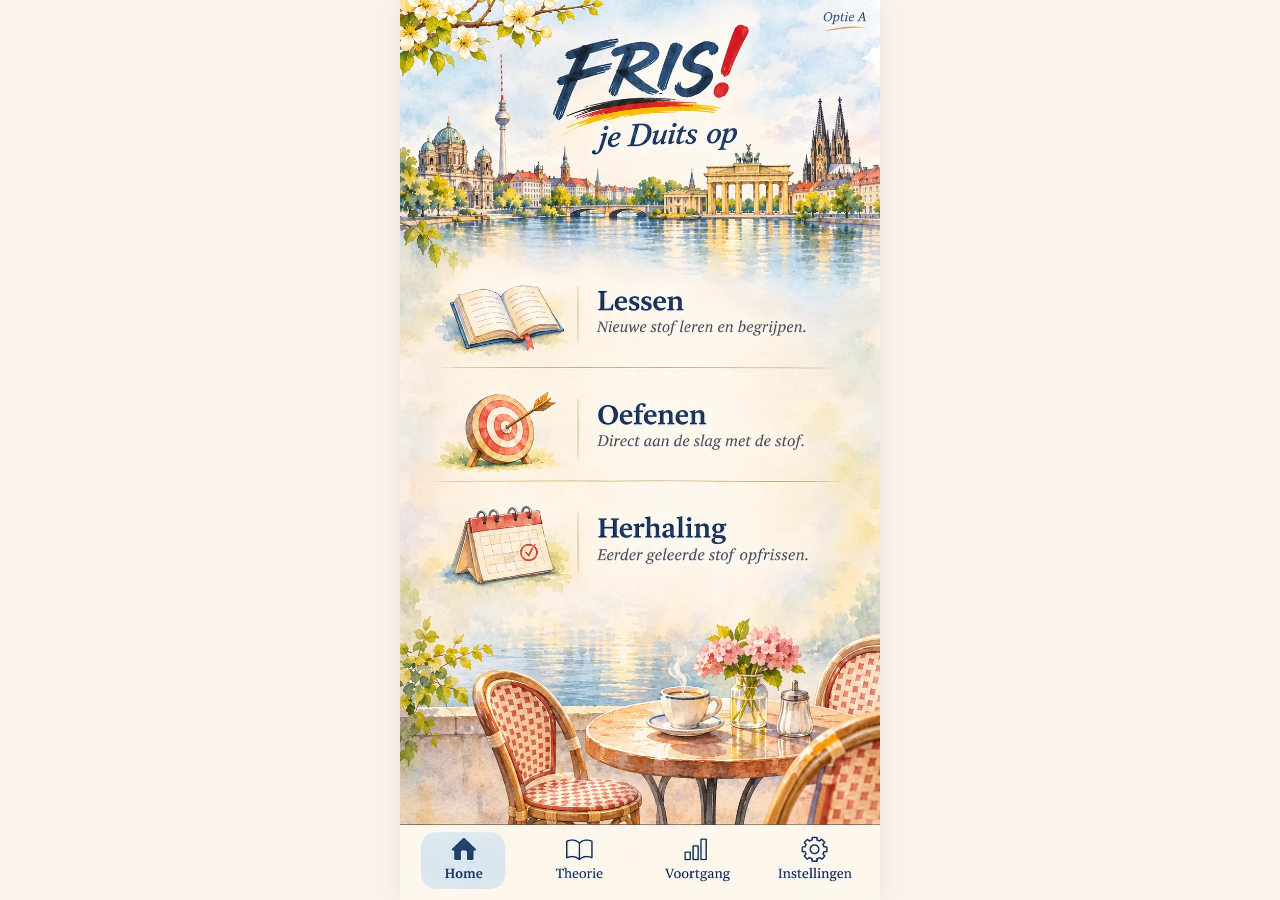
==== commit 2704465d: "Restore approved FRIS A and B layouts; revert unintended visual redesign" ====
--- a/preview/index.html
+++ b/preview/index.html
@@ -391,115 +391,6 @@
 .phone .fris-full-composition .fris-hotspot{position:absolute!important;z-index:5!important;background:transparent!important;border:0!important;padding:0!important;cursor:pointer}
 .phone:not(:has(.fris-full-composition)) header.hero{background-image:url('art/fris-a-goedgekeurd.webp')!important}
 .phone:not(:has(.fris-full-composition)) nav.nav:not(.on-home){background-image:url('art/fris-a-goedgekeurd.webp')!important;aspect-ratio:941 / 172!important}
-</style>
-<link rel="preconnect" href="https://fonts.googleapis.com"><link rel="preconnect" href="https://fonts.gstatic.com" crossorigin><link href="https://fonts.googleapis.com/css2?family=Nunito:wght@400;600;700&display=swap" rel="stylesheet">
-<style id="fris-real-typography-rebuild-20261121">
-/* New shared interface: all menu captions are actual HTML, never pixels inside the artwork. */
-.phone:has(.fris-real-home)>header.hero{display:none!important}
-.phone:has(.fris-real-home) main#content{
- display:block!important;flex:1 1 auto!important;min-height:0!important;height:100%!important;
- overflow:hidden!important;padding:0!important;background:#faf3e8!important
-}
-.phone .fris-real-home{width:100%;height:100%;min-height:0;display:flex;flex-direction:column;overflow:hidden}
-.phone .fris-real-header,.phone .fris-real-cafe{width:100%;flex:0 0 auto;line-height:0}
-.phone .fris-real-header .fris-crop,.phone .fris-real-cafe .fris-crop{display:block;width:100%;height:auto}
-.phone .fris-real-center{
- position:relative;display:flex;flex:1 1 auto;min-height:0;flex-direction:column;
- justify-content:space-evenly;gap:5px;padding:9px 7% 12px
-}
-.phone .fris-real-menu{
- position:relative;display:grid;grid-template-columns:31% minmax(0,1fr);align-items:center;
- gap:8px;width:100%;min-width:0;min-height:0;flex:0 1 auto;padding:3px 1px;
- border:0;background:transparent;box-shadow:none;text-align:left;color:#263d59;
- font-family:'Nunito','Trebuchet MS',Arial,sans-serif;cursor:pointer
-}
-.phone .fris-real-menu .fris-real-art{display:flex;align-items:center;justify-content:center;min-width:0;max-height:100%}
-.phone .fris-real-menu .fris-real-art svg{
- display:block;width:100%;height:auto;max-height:100%;
- -webkit-mask-image:radial-gradient(ellipse 76% 72% at 50% 50%,#000 62%,transparent 98%);
- mask-image:radial-gradient(ellipse 76% 72% at 50% 50%,#000 62%,transparent 98%)
-}
-.phone .fris-real-words{display:flex;flex-direction:column;min-width:0;gap:3px}
-.phone .fris-real-words strong{
- font-family:'Nunito','Trebuchet MS',Arial,sans-serif!important;
- font-size:clamp(19px,5.65vw,24px)!important;font-weight:700!important;line-height:1.08!important;
- font-style:normal!important;letter-spacing:-.02em!important;color:#263e5a
-}
-.phone .fris-real-words span{
- font-family:'Nunito','Trebuchet MS',Arial,sans-serif!important;
- font-size:clamp(12px,3.45vw,15px)!important;font-weight:400!important;
- line-height:1.25!important;font-style:normal!important;color:#43526a
-}
-.phone .fris-real-menu:focus-visible{outline:2px solid #d62b35;outline-offset:-2px;border-radius:8px}
-.phone .fris-real-menu:hover{filter:brightness(.99)}
-.phone .fris-real-a .fris-real-center{
- background:radial-gradient(ellipse at 10% 14%,rgba(247,223,172,.19),transparent 50%),
- radial-gradient(ellipse at 91% 89%,rgba(210,225,218,.19),transparent 57%),
- linear-gradient(180deg,#fbf4e6,#fbf1e4 48%,#f5eee4)
-}
-.phone .fris-real-a .fris-real-menu{grid-template-columns:32% minmax(0,1fr);gap:10px}
-.phone .fris-real-a .fris-real-menu:not(:last-child){border-bottom:1px solid rgba(174,133,87,.3);padding-bottom:5px}
-.phone .fris-real-a .fris-real-words{border-left:1px solid #d6b48a;padding-left:12px}
-.phone .fris-real-b .fris-real-center{
- padding:10px 9.7% 13px;gap:8px;
- background:linear-gradient(180deg,#fff3d3 0%,#f8f5e9 19%,#e8f5fa 53%,#eef6f1 77%,#fff1d6 100%)
-}
-.phone .fris-real-b .fris-real-menu{
- grid-template-columns:34% minmax(0,1fr) 11px;gap:10px;
- background:rgba(255,251,243,.89);border:1px solid rgba(209,166,74,.67);
- border-radius:clamp(17px,5vw,24px);padding:7px 11px 7px 8px;
- box-shadow:0 3px 12px rgba(80,91,76,.08);min-height:95px
-}
-.phone .fris-real-b .fris-real-arrow{font:34px/1 Arial,sans-serif;color:#b38113;align-self:center}
-.phone:has(.fris-real-home) nav.nav,
-.phone.fris-b-theme:has(.fris-real-home) nav.nav,
-.phone.fris-b-theme:has(.fris-real-home) nav.nav.on-home{
- display:grid!important;grid-template-columns:repeat(4,minmax(0,1fr))!important;
- height:clamp(57px,7.2dvh,68px)!important;min-height:57px!important;aspect-ratio:auto!important;
- width:100%!important;gap:0!important;padding:3px 3px max(5px,env(safe-area-inset-bottom))!important;
- border:0!important;border-top:1px solid rgba(149,133,116,.22)!important;
- flex:0 0 auto!important;background:#fff9f2!important;background-image:none!important;
- box-shadow:none!important
-}
-.phone:has(.fris-real-home) nav.nav button,
-.phone.fris-b-theme:has(.fris-real-home) nav.nav button{
- display:flex!important;flex-direction:column!important;justify-content:center!important;align-items:center!important;
- min-width:0!important;margin:0!important;padding:0!important;gap:2px!important;
- border:0!important;background:transparent!important;box-shadow:none!important;
- font:600 clamp(10px,2.7vw,12px)/1.1 'Nunito','Trebuchet MS',Arial,sans-serif!important;color:#25415b!important
-}
-.phone:has(.fris-real-home) nav.nav button svg,
-.phone.fris-b-theme:has(.fris-real-home) nav.nav button svg{
- display:block!important;visibility:visible!important;width:clamp(23px,6.5vw,27px)!important;
- height:clamp(23px,6.5vw,27px)!important;stroke-width:1.65!important;fill:none!important;stroke:#25415b!important
-}
-.phone:has(.fris-real-home) nav.nav button span,
-.phone.fris-b-theme:has(.fris-real-home) nav.nav button span{
- display:block!important;visibility:visible!important;font:inherit!important;color:inherit!important;line-height:1.12!important
-}
-.phone:has(.fris-real-home) nav.nav button.active,
-.phone.fris-b-theme:has(.fris-real-home) nav.nav button.active{color:#d42026!important}
-.phone:has(.fris-real-home) nav.nav button.active svg,
-.phone.fris-b-theme:has(.fris-real-home) nav.nav button.active svg{stroke:#d42026!important}
-.phone:has(.fris-real-home) nav.nav button.active:after,
-.phone.fris-b-theme:has(.fris-real-home) nav.nav button.active:after{
- content:''!important;display:block!important;position:absolute!important;
- bottom:0!important;left:34%!important;width:32%!important;height:2px!important;
- background:#d42026!important;border-radius:4px!important
-}
-.phone:not(:has(.fris-real-home)) .page-inner,
-.phone:not(:has(.fris-real-home)) .page-inner button,
-.phone:not(:has(.fris-real-home)) .page-inner select,
-.phone:not(:has(.fris-real-home)) .page-inner p,
-.phone:not(:has(.fris-real-home)) .fris-inner-intro h1,
-.phone:not(:has(.fris-real-home)) .fris-inner-intro p{
- font-family:'Nunito','Trebuchet MS',Arial,sans-serif!important
-}
-@media(max-height:685px){
- .phone .fris-real-home{overflow-y:auto}
- .phone .fris-real-center{flex:0 0 auto;min-height:285px}
- .phone .fris-real-menu{min-height:82px}
-}
 </style>
 </head>
 <body>
@@ -626,7 +517,14 @@
 const areaKey=['home','skills','setup','started','lessons'].includes(state.screen)?'home':state.screen;
 document.querySelector('.nav').classList.toggle('on-home',state.screen==='home');
 document.querySelectorAll('[data-nav]').forEach(b=>{b.classList.toggle('active',areaKey===b.dataset.nav); b.setAttribute('aria-current',areaKey===b.dataset.nav?'page':'false')});
-if(state.screen==='home'){content.innerHTML=`<div class="fris-real-home fris-real-a" aria-label="FRIS! optie A startpagina"><div class="fris-real-header"><svg class="fris-crop" viewBox="0 0 941 518" preserveAspectRatio="xMidYMid meet" focusable="false" aria-hidden="true"><image href="art/fris-a-goedgekeurd.webp" width="941" height="1672"/></svg></div><div class="fris-real-center"><button class="fris-real-menu" type="button" data-go="lessons" aria-label="Lessen: Nieuwe stof leren en begrijpen."><span class="fris-real-art"><svg class="fris-crop" viewBox="76 536 258 135" preserveAspectRatio="xMidYMid meet" focusable="false" aria-hidden="true"><image href="art/fris-a-goedgekeurd.webp" width="941" height="1672"/></svg></span><span class="fris-real-words"><strong>Lessen</strong><span>Nieuwe stof leren en begrijpen.</span></span></button><button class="fris-real-menu" type="button" data-go="skills" aria-label="Oefenen: Direct aan de slag met de stof."><span class="fris-real-art"><svg class="fris-crop" viewBox="94 725 235 158" preserveAspectRatio="xMidYMid meet" focusable="false" aria-hidden="true"><image href="art/fris-a-goedgekeurd.webp" width="941" height="1672"/></svg></span><span class="fris-real-words"><strong>Oefenen</strong><span>Direct aan de slag met de stof.</span></span></button><button class="fris-real-menu" type="button" data-go="review" aria-label="Herhaling: Eerder geleerde stof opfrissen."><span class="fris-real-art"><svg class="fris-crop" viewBox="92 925 246 165" preserveAspectRatio="xMidYMid meet" focusable="false" aria-hidden="true"><image href="art/fris-a-goedgekeurd.webp" width="941" height="1672"/></svg></span><span class="fris-real-words"><strong>Herhaling</strong><span>Eerder geleerde stof opfrissen.</span></span></button></div><div class="fris-real-cafe"><svg class="fris-crop" viewBox="0 1106 941 394" preserveAspectRatio="xMidYMid meet" focusable="false" aria-hidden="true"><image href="art/fris-a-goedgekeurd.webp" width="941" height="1672"/></svg></div></div>`;}
+if(state.screen==='home'){content.innerHTML=`<div class="fris-full-composition" aria-label="FRIS! goedgekeurde optie A"><canvas id="fris-home-canvas" role="img" aria-label="Goedgekeurde FRIS! optie A illustratie met navigatie"></canvas>
+<button class="fris-hotspot" type="button" data-go="lessons" data-art-top="540" data-art-bottom="694" data-art-x="50" data-art-w="841" aria-label="Lessen openen"></button>
+<button class="fris-hotspot" type="button" data-go="skills" data-art-top="727" data-art-bottom="903" data-art-x="50" data-art-w="841" aria-label="Oefenen openen"></button>
+<button class="fris-hotspot" type="button" data-go="review" data-art-top="929" data-art-bottom="1095" data-art-x="50" data-art-w="841" aria-label="Herhaling openen"></button>
+<button class="fris-hotspot" type="button" data-nav="home" data-art-top="1500" data-art-bottom="1672" data-art-x="0.00" data-art-w="235.25" aria-label="Home"></button>
+<button class="fris-hotspot" type="button" data-nav="theory" data-art-top="1500" data-art-bottom="1672" data-art-x="235.25" data-art-w="235.25" aria-label="Theorie"></button>
+<button class="fris-hotspot" type="button" data-nav="progress" data-art-top="1500" data-art-bottom="1672" data-art-x="470.50" data-art-w="235.25" aria-label="Voortgang"></button>
+<button class="fris-hotspot" type="button" data-nav="settings" data-art-top="1500" data-art-bottom="1672" data-art-x="705.75" data-art-w="235.25" aria-label="Instellingen"></button>`;requestAnimationFrame(drawHomeCanvas);}
 else if(state.screen==='skills'){content.innerHTML=`<div class="page-inner"><h1>Oefenen</h1>${skills.map(([s,ic])=>`<button class="skill" data-skill="${esc(s)}"><span class="symbol">${skillIcon(ic)}</span>${esc(s)}<span class="chev">›</span></button>`).join('')}</div>`;}
 else if(state.screen==='setup'){
 const s=state.skill,cfg=config[s];
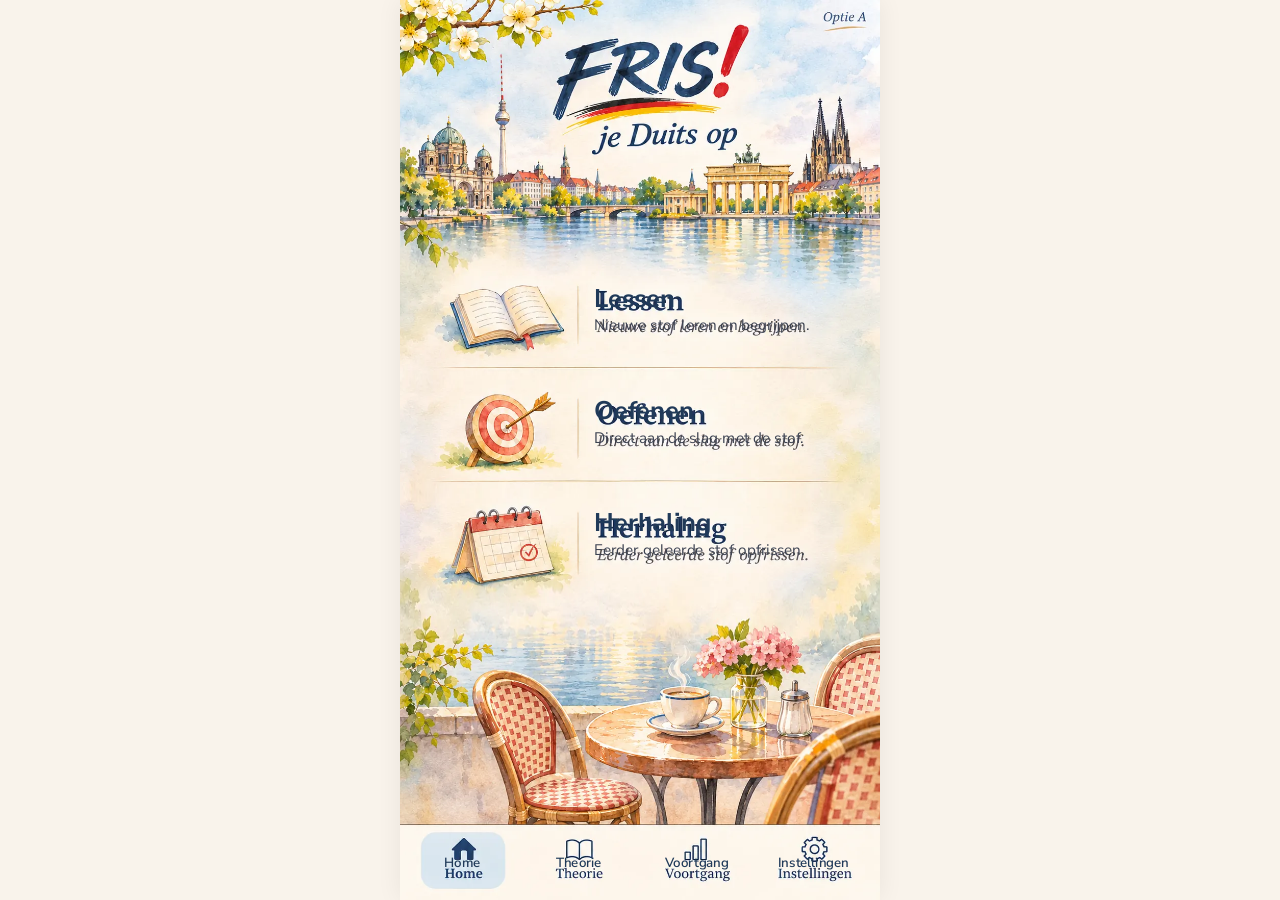
==== commit 43ab5c20: "Apply chosen Nunito Sans to A and Manrope to B while retaining original approved artwork layouts" ====
--- a/preview/index.html
+++ b/preview/index.html
@@ -389,9 +389,12 @@
 .phone .fris-full-composition{width:100%;height:100%;position:relative;overflow:hidden}
 .phone .fris-full-composition #fris-home-canvas{display:block;width:100%;height:100%}
 .phone .fris-full-composition .fris-hotspot{position:absolute!important;z-index:5!important;background:transparent!important;border:0!important;padding:0!important;cursor:pointer}
-.phone:not(:has(.fris-full-composition)) header.hero{background-image:url('art/fris-a-goedgekeurd.webp')!important}
+.phone:not(:has(.fris-full-composition)) header.hero{background-image:url('art/fris-fontbase-a.webp')!important}
 .phone:not(:has(.fris-full-composition)) nav.nav:not(.on-home){background-image:url('art/fris-a-goedgekeurd.webp')!important;aspect-ratio:941 / 172!important}
 </style>
+
+<link rel="preconnect" href="https://fonts.googleapis.com"><link rel="preconnect" href="https://fonts.gstatic.com" crossorigin><link href="https://fonts.googleapis.com/css2?family=Nunito+Sans:wght@400;600;700&display=swap" rel="stylesheet">
+<style id="fris-selected-font-a-20261121">.phone, .phone button, .phone input, .phone select, .phone textarea, .phone .fris-inner-intro h1, .phone .fris-inner-intro p {font-family:'Nunito Sans',sans-serif!important}</style>
 </head>
 <body>
 <div class="phone">
@@ -499,6 +502,16 @@
    }
    return offset;
  };
+
+ // Independent, editable interface lettering; the approved artwork remains untouched elsewhere.
+ ctx.textBaseline='alphabetic';ctx.textAlign='left';
+ ctx.fillStyle='#203a59';ctx.font='700 50px "Nunito Sans", sans-serif';
+ [["Lessen",380,588],["Oefenen",380,789],["Herhaling",380,991]].forEach(([text,x,y])=>ctx.fillText(text,x,mapY(y)));
+ ctx.fillStyle='#3c4251';ctx.font='400 30px "Nunito Sans", sans-serif';
+ [["Nieuwe stof leren en begrijpen.",380,634],["Direct aan de slag met de stof.",380,836],["Eerder geleerde stof opfrissen.",380,1038]].forEach(([text,x,y])=>ctx.fillText(text,x,mapY(y)));
+ ctx.fillStyle='#203a59';ctx.font='600 26px "Nunito Sans", sans-serif';ctx.textAlign='center';
+ [["Home",122,1607],["Theorie",350,1607],["Voortgang",582,1607],["Instellingen",810,1607]].forEach(([text,x,y])=>ctx.fillText(text,x,mapY(y)));
+ ctx.textAlign='left';
  shell.querySelectorAll('[data-art-top]').forEach(btn=>{
   const top=mapY(Number(btn.dataset.artTop));
   const bottom=mapY(Number(btn.dataset.artBottom));
@@ -512,6 +525,8 @@
 }
 window.addEventListener('resize',()=>requestAnimationFrame(drawHomeCanvas));
 window.addEventListener('orientationchange',()=>requestAnimationFrame(drawHomeCanvas));
+document.fonts.load('700 50px "Nunito Sans"').then(()=>requestAnimationFrame(drawHomeCanvas)).catch(()=>{});
+
 
 function render(){
 const areaKey=['home','skills','setup','started','lessons'].includes(state.screen)?'home':state.screen;
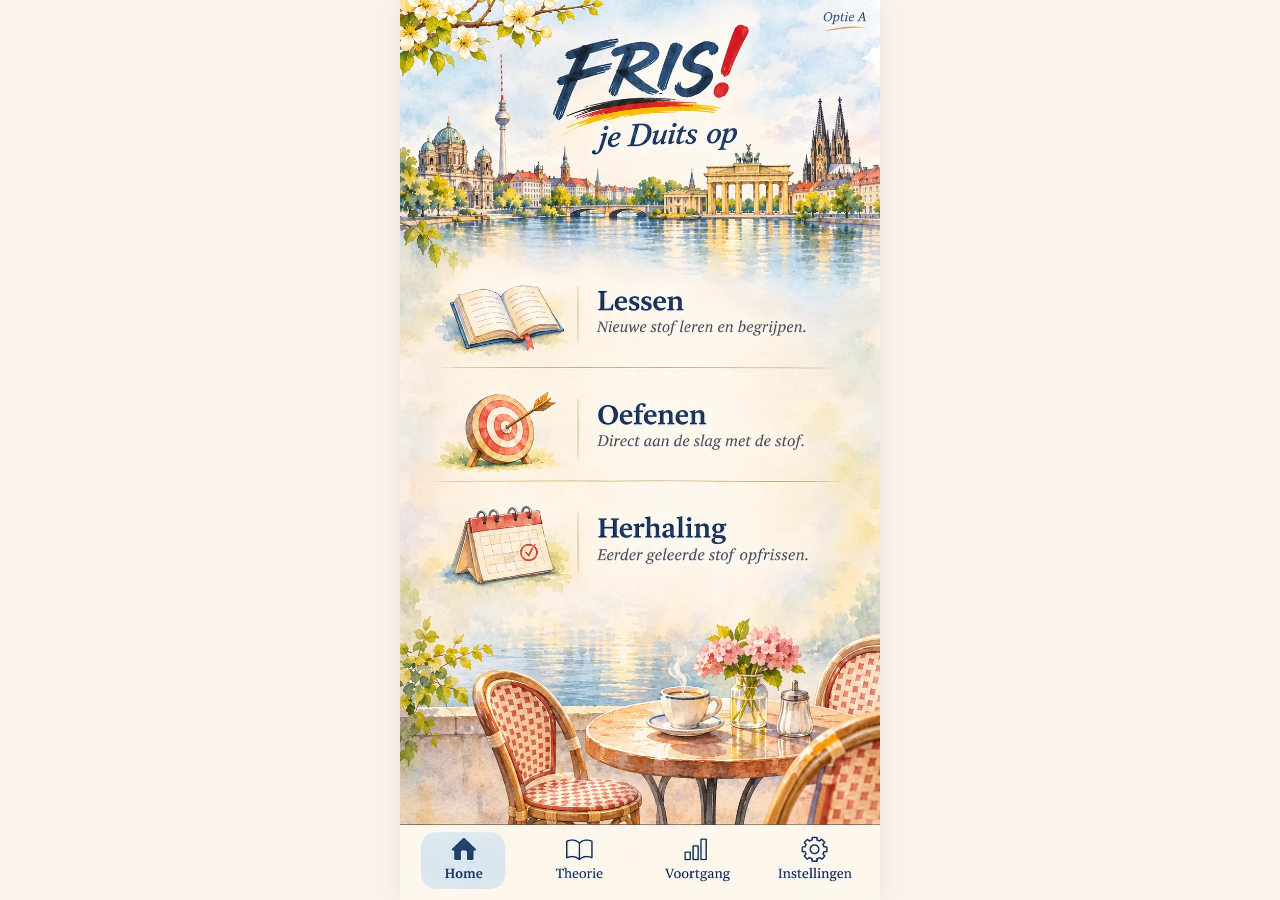
==== commit a1d6a4b2: "Revert broken font overlay on both approved FRIS app designs" ====
--- a/preview/index.html
+++ b/preview/index.html
@@ -389,12 +389,9 @@
 .phone .fris-full-composition{width:100%;height:100%;position:relative;overflow:hidden}
 .phone .fris-full-composition #fris-home-canvas{display:block;width:100%;height:100%}
 .phone .fris-full-composition .fris-hotspot{position:absolute!important;z-index:5!important;background:transparent!important;border:0!important;padding:0!important;cursor:pointer}
-.phone:not(:has(.fris-full-composition)) header.hero{background-image:url('art/fris-fontbase-a.webp')!important}
+.phone:not(:has(.fris-full-composition)) header.hero{background-image:url('art/fris-a-goedgekeurd.webp')!important}
 .phone:not(:has(.fris-full-composition)) nav.nav:not(.on-home){background-image:url('art/fris-a-goedgekeurd.webp')!important;aspect-ratio:941 / 172!important}
 </style>
-
-<link rel="preconnect" href="https://fonts.googleapis.com"><link rel="preconnect" href="https://fonts.gstatic.com" crossorigin><link href="https://fonts.googleapis.com/css2?family=Nunito+Sans:wght@400;600;700&display=swap" rel="stylesheet">
-<style id="fris-selected-font-a-20261121">.phone, .phone button, .phone input, .phone select, .phone textarea, .phone .fris-inner-intro h1, .phone .fris-inner-intro p {font-family:'Nunito Sans',sans-serif!important}</style>
 </head>
 <body>
 <div class="phone">
@@ -502,16 +499,6 @@
    }
    return offset;
  };
-
- // Independent, editable interface lettering; the approved artwork remains untouched elsewhere.
- ctx.textBaseline='alphabetic';ctx.textAlign='left';
- ctx.fillStyle='#203a59';ctx.font='700 50px "Nunito Sans", sans-serif';
- [["Lessen",380,588],["Oefenen",380,789],["Herhaling",380,991]].forEach(([text,x,y])=>ctx.fillText(text,x,mapY(y)));
- ctx.fillStyle='#3c4251';ctx.font='400 30px "Nunito Sans", sans-serif';
- [["Nieuwe stof leren en begrijpen.",380,634],["Direct aan de slag met de stof.",380,836],["Eerder geleerde stof opfrissen.",380,1038]].forEach(([text,x,y])=>ctx.fillText(text,x,mapY(y)));
- ctx.fillStyle='#203a59';ctx.font='600 26px "Nunito Sans", sans-serif';ctx.textAlign='center';
- [["Home",122,1607],["Theorie",350,1607],["Voortgang",582,1607],["Instellingen",810,1607]].forEach(([text,x,y])=>ctx.fillText(text,x,mapY(y)));
- ctx.textAlign='left';
  shell.querySelectorAll('[data-art-top]').forEach(btn=>{
   const top=mapY(Number(btn.dataset.artTop));
   const bottom=mapY(Number(btn.dataset.artBottom));
@@ -525,8 +512,6 @@
 }
 window.addEventListener('resize',()=>requestAnimationFrame(drawHomeCanvas));
 window.addEventListener('orientationchange',()=>requestAnimationFrame(drawHomeCanvas));
-document.fonts.load('700 50px "Nunito Sans"').then(()=>requestAnimationFrame(drawHomeCanvas)).catch(()=>{});
-
 
 function render(){
 const areaKey=['home','skills','setup','started','lessons'].includes(state.screen)?'home':state.screen;
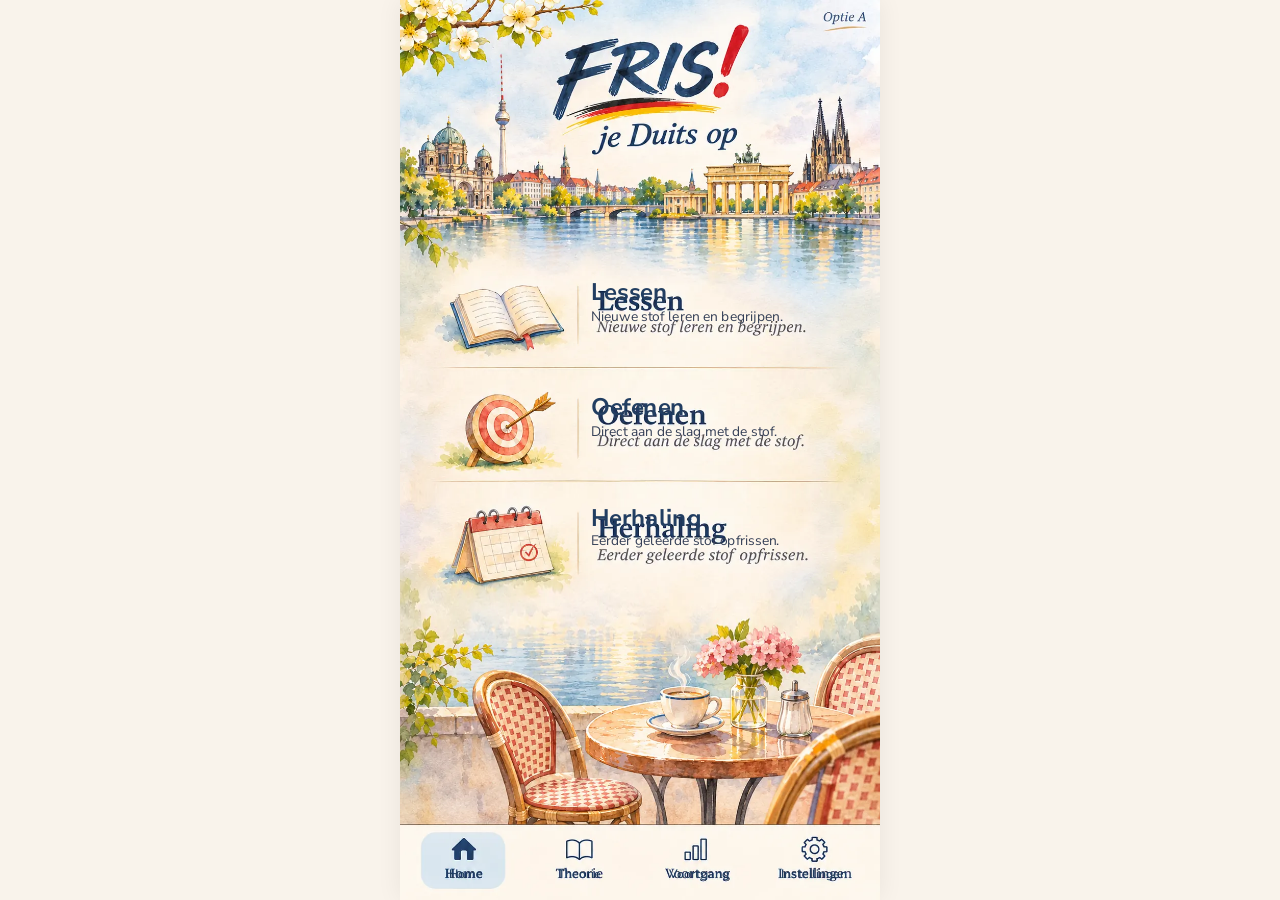
==== commit 6136563f: "Apply Nunito Sans to A and Manrope to B on cleaned approved art without duplicate typography" ====
--- a/preview/index.html
+++ b/preview/index.html
@@ -389,8 +389,14 @@
 .phone .fris-full-composition{width:100%;height:100%;position:relative;overflow:hidden}
 .phone .fris-full-composition #fris-home-canvas{display:block;width:100%;height:100%}
 .phone .fris-full-composition .fris-hotspot{position:absolute!important;z-index:5!important;background:transparent!important;border:0!important;padding:0!important;cursor:pointer}
-.phone:not(:has(.fris-full-composition)) header.hero{background-image:url('art/fris-a-goedgekeurd.webp')!important}
+.phone:not(:has(.fris-full-composition)) header.hero{background-image:url('art/fris-typography-clean-a.webp')!important}
 .phone:not(:has(.fris-full-composition)) nav.nav:not(.on-home){background-image:url('art/fris-a-goedgekeurd.webp')!important;aspect-ratio:941 / 172!important}
+</style>
+
+<link rel="preconnect" href="https://fonts.googleapis.com"><link rel="preconnect" href="https://fonts.gstatic.com" crossorigin>
+<link rel="stylesheet" href="https://fonts.googleapis.com/css2?family=Nunito+Sans:wght@400;600;700&display=swap">
+<style id="fris-20261121-correct-typography-a">
+.phone,.phone button,.phone input,.phone select,.phone textarea,.phone .fris-inner-intro h1,.phone .fris-inner-intro p,.phone .page-inner{font-family:'Nunito Sans',Arial,sans-serif!important}
 </style>
 </head>
 <body>
@@ -499,6 +505,16 @@
    }
    return offset;
  };
+
+ // Canvas lettering is drawn only over a verified text-free copy of the original image.
+ ctx.save();ctx.textAlign='left';ctx.textBaseline='alphabetic';
+ ctx.fillStyle='#223e61';ctx.font='700 47px "Nunito Sans", Arial, sans-serif';
+ [["Lessen",374,575],["Oefenen",374,782],["Herhaling",374,980]].forEach(([t,x,y])=>ctx.fillText(t,x,mapY(y)));
+ ctx.fillStyle='#343f56';ctx.font='400 27px "Nunito Sans", Arial, sans-serif';
+ [["Nieuwe stof leren en begrijpen.",374,616],["Direct aan de slag met de stof.",374,822],["Eerder geleerde stof opfrissen.",374,1018]].forEach(([t,x,y])=>ctx.fillText(t,x,mapY(y)));
+ ctx.textAlign='center';ctx.fillStyle='#223e61';ctx.font='600 24px "Nunito Sans", Arial, sans-serif';
+ [["Home",129,1628],["Theorie",351,1628],["Voortgang",586,1628],["Instellingen",812,1628]].forEach(([t,x,y])=>ctx.fillText(t,x,mapY(y)));
+ ctx.restore();
  shell.querySelectorAll('[data-art-top]').forEach(btn=>{
   const top=mapY(Number(btn.dataset.artTop));
   const bottom=mapY(Number(btn.dataset.artBottom));
@@ -512,6 +528,9 @@
 }
 window.addEventListener('resize',()=>requestAnimationFrame(drawHomeCanvas));
 window.addEventListener('orientationchange',()=>requestAnimationFrame(drawHomeCanvas));
+// Await exact webfont before re-painting editable menu and navigation labels.
+Promise.all([document.fonts.load('700 47px "Nunito Sans"'),document.fonts.load('400 27px "Nunito Sans"'),document.fonts.load('600 24px "Nunito Sans"')]).then(()=>requestAnimationFrame(drawHomeCanvas)).catch(()=>{});
+
 
 function render(){
 const areaKey=['home','skills','setup','started','lessons'].includes(state.screen)?'home':state.screen;
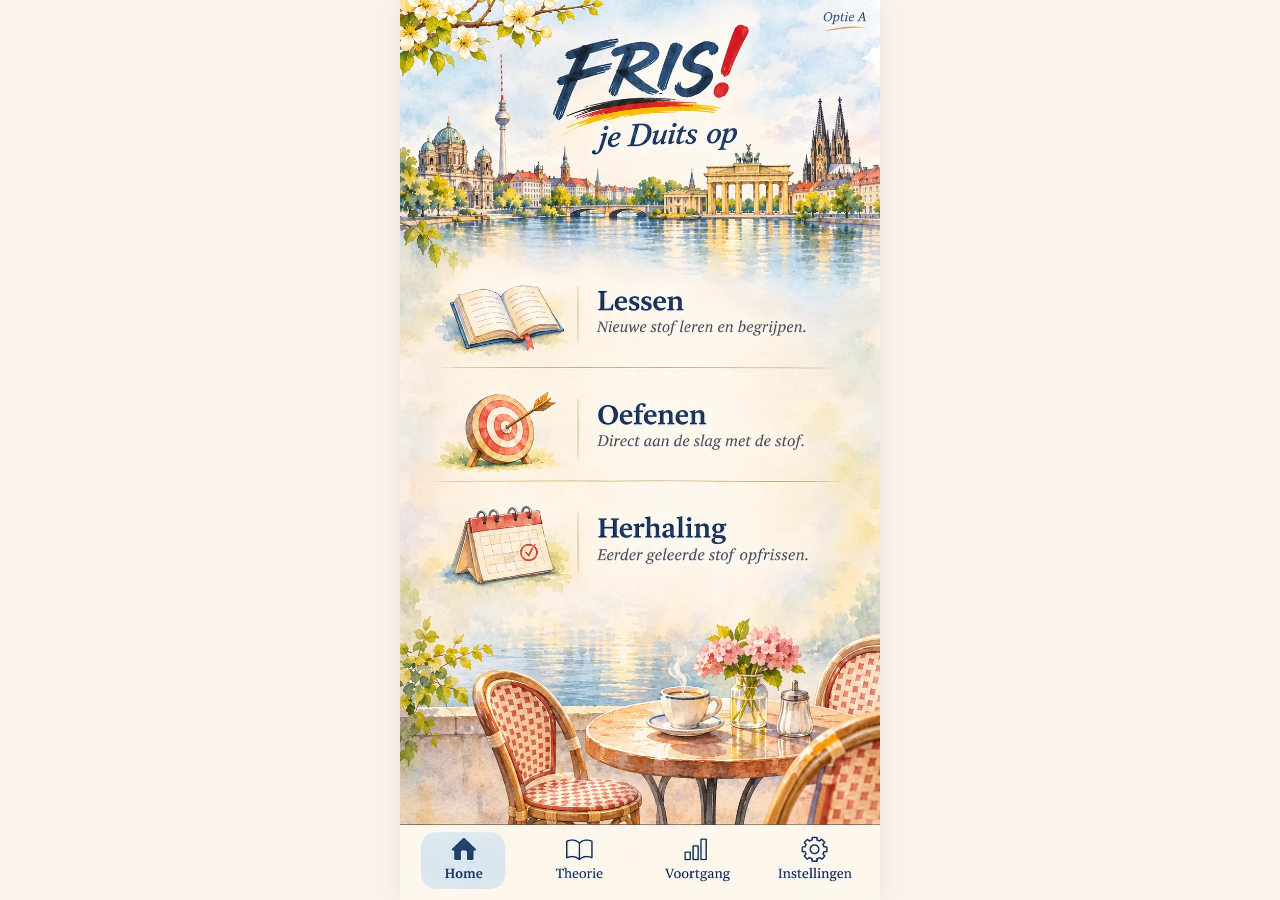
==== commit 86f1f119: "Restore original approved A and B after failed typography replacement" ====
--- a/preview/index.html
+++ b/preview/index.html
@@ -389,14 +389,8 @@
 .phone .fris-full-composition{width:100%;height:100%;position:relative;overflow:hidden}
 .phone .fris-full-composition #fris-home-canvas{display:block;width:100%;height:100%}
 .phone .fris-full-composition .fris-hotspot{position:absolute!important;z-index:5!important;background:transparent!important;border:0!important;padding:0!important;cursor:pointer}
-.phone:not(:has(.fris-full-composition)) header.hero{background-image:url('art/fris-typography-clean-a.webp')!important}
+.phone:not(:has(.fris-full-composition)) header.hero{background-image:url('art/fris-a-goedgekeurd.webp')!important}
 .phone:not(:has(.fris-full-composition)) nav.nav:not(.on-home){background-image:url('art/fris-a-goedgekeurd.webp')!important;aspect-ratio:941 / 172!important}
-</style>
-
-<link rel="preconnect" href="https://fonts.googleapis.com"><link rel="preconnect" href="https://fonts.gstatic.com" crossorigin>
-<link rel="stylesheet" href="https://fonts.googleapis.com/css2?family=Nunito+Sans:wght@400;600;700&display=swap">
-<style id="fris-20261121-correct-typography-a">
-.phone,.phone button,.phone input,.phone select,.phone textarea,.phone .fris-inner-intro h1,.phone .fris-inner-intro p,.phone .page-inner{font-family:'Nunito Sans',Arial,sans-serif!important}
 </style>
 </head>
 <body>
@@ -505,16 +499,6 @@
    }
    return offset;
  };
-
- // Canvas lettering is drawn only over a verified text-free copy of the original image.
- ctx.save();ctx.textAlign='left';ctx.textBaseline='alphabetic';
- ctx.fillStyle='#223e61';ctx.font='700 47px "Nunito Sans", Arial, sans-serif';
- [["Lessen",374,575],["Oefenen",374,782],["Herhaling",374,980]].forEach(([t,x,y])=>ctx.fillText(t,x,mapY(y)));
- ctx.fillStyle='#343f56';ctx.font='400 27px "Nunito Sans", Arial, sans-serif';
- [["Nieuwe stof leren en begrijpen.",374,616],["Direct aan de slag met de stof.",374,822],["Eerder geleerde stof opfrissen.",374,1018]].forEach(([t,x,y])=>ctx.fillText(t,x,mapY(y)));
- ctx.textAlign='center';ctx.fillStyle='#223e61';ctx.font='600 24px "Nunito Sans", Arial, sans-serif';
- [["Home",129,1628],["Theorie",351,1628],["Voortgang",586,1628],["Instellingen",812,1628]].forEach(([t,x,y])=>ctx.fillText(t,x,mapY(y)));
- ctx.restore();
  shell.querySelectorAll('[data-art-top]').forEach(btn=>{
   const top=mapY(Number(btn.dataset.artTop));
   const bottom=mapY(Number(btn.dataset.artBottom));
@@ -528,9 +512,6 @@
 }
 window.addEventListener('resize',()=>requestAnimationFrame(drawHomeCanvas));
 window.addEventListener('orientationchange',()=>requestAnimationFrame(drawHomeCanvas));
-// Await exact webfont before re-painting editable menu and navigation labels.
-Promise.all([document.fonts.load('700 47px "Nunito Sans"'),document.fonts.load('400 27px "Nunito Sans"'),document.fonts.load('600 24px "Nunito Sans"')]).then(()=>requestAnimationFrame(drawHomeCanvas)).catch(()=>{});
-
 
 function render(){
 const areaKey=['home','skills','setup','started','lessons'].includes(state.screen)?'home':state.screen;
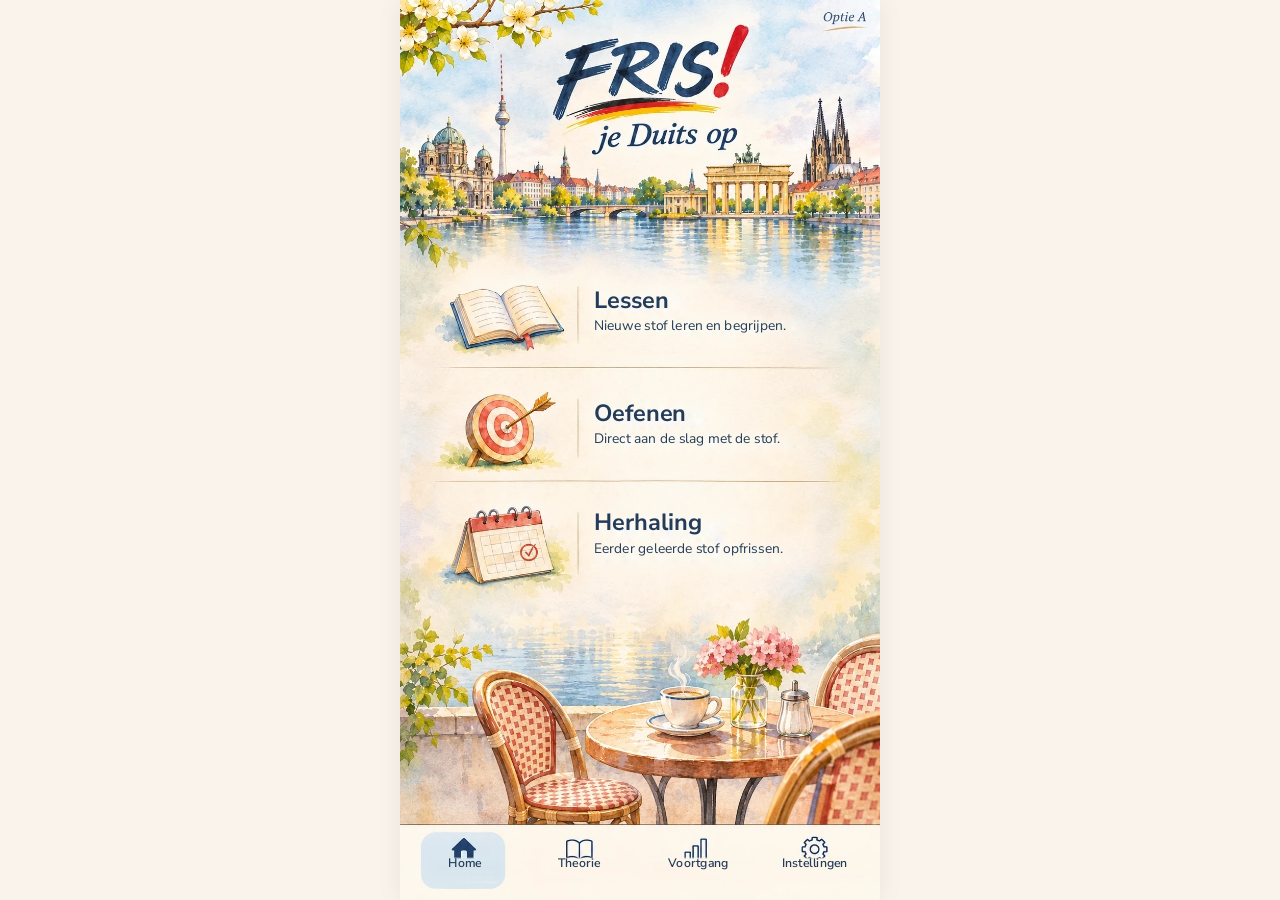
==== commit 416f9030: "Replace embedded FRIS UI labels correctly: preserve original artwork and icons, render A Nunito Sans" ====
--- a/preview/index.html
+++ b/preview/index.html
@@ -391,6 +391,13 @@
 .phone .fris-full-composition .fris-hotspot{position:absolute!important;z-index:5!important;background:transparent!important;border:0!important;padding:0!important;cursor:pointer}
 .phone:not(:has(.fris-full-composition)) header.hero{background-image:url('art/fris-a-goedgekeurd.webp')!important}
 .phone:not(:has(.fris-full-composition)) nav.nav:not(.on-home){background-image:url('art/fris-a-goedgekeurd.webp')!important;aspect-ratio:941 / 172!important}
+</style>
+
+<link rel="preconnect" href="https://fonts.googleapis.com">
+<link rel="preconnect" href="https://fonts.gstatic.com" crossorigin>
+<link href="https://fonts.googleapis.com/css2?family=Nunito+Sans:wght@400;600;700&display=swap" rel="stylesheet">
+<style id="fris-verified-typography-20261121">
+.phone,.phone button,.phone input,.phone select,.phone textarea,.phone .fris-inner-intro h1,.phone .fris-inner-intro p{font-family:'Nunito Sans',Arial,sans-serif!important}
 </style>
 </head>
 <body>
@@ -459,7 +466,7 @@
 // Precisely render the approved Optie A image at the original aspect ratio.
 // Only blank watercolor intervals may grow on taller screens, never text or illustrations.
 const frisArt=new Image();
-frisArt.src='art/fris-a-goedgekeurd.webp';
+frisArt.src='art/fris-type-clean-a.webp';
 frisArt.addEventListener('load',()=>requestAnimationFrame(drawHomeCanvas));
 const frisApprovedBands=[[470,530,0.15],[711,727,0.2],[917,929,0.2],[1091,1160,0.45]].map(([start,end,share])=>({start,end,share}));
 function drawHomeCanvas(){
@@ -499,6 +506,16 @@
    }
    return offset;
  };
+
+ // Verified typography only: the source image is text-free; all original hotspots are retained.
+ ctx.save();ctx.textAlign='left';ctx.textBaseline='alphabetic';ctx.fillStyle='#233c59';
+ ctx.font='700 46px "Nunito Sans",Arial,sans-serif';
+ [["Lessen",380,590],["Oefenen",380,793],["Herhaling",380,989]].forEach(([t,x,y])=>ctx.fillText(t,x,mapY(y)));
+ ctx.font='400 27px "Nunito Sans",Arial,sans-serif';
+ [["Nieuwe stof leren en begrijpen.",380,633],["Direct aan de slag met de stof.",380,836],["Eerder geleerde stof opfrissen.",380,1033]].forEach(([t,x,y])=>ctx.fillText(t,x,mapY(y)));
+ ctx.textAlign='center';ctx.font='600 24px "Nunito Sans",Arial,sans-serif';
+ [["Home",128,1608],["Theorie",351,1608],["Voortgang",585,1608],["Instellingen",813,1608]].forEach(([t,x,y])=>ctx.fillText(t,x,mapY(y)));
+ ctx.restore();
  shell.querySelectorAll('[data-art-top]').forEach(btn=>{
   const top=mapY(Number(btn.dataset.artTop));
   const bottom=mapY(Number(btn.dataset.artBottom));
@@ -512,6 +529,9 @@
 }
 window.addEventListener('resize',()=>requestAnimationFrame(drawHomeCanvas));
 window.addEventListener('orientationchange',()=>requestAnimationFrame(drawHomeCanvas));
+ Promise.all([document.fonts.load('700 46px "Nunito Sans"'),document.fonts.load('400 27px "Nunito Sans"'),document.fonts.load('600 24px "Nunito Sans"')])
+  .then(()=>requestAnimationFrame(drawHomeCanvas)).catch(()=>{});
+
 
 function render(){
 const areaKey=['home','skills','setup','started','lessons'].includes(state.screen)?'home':state.screen;
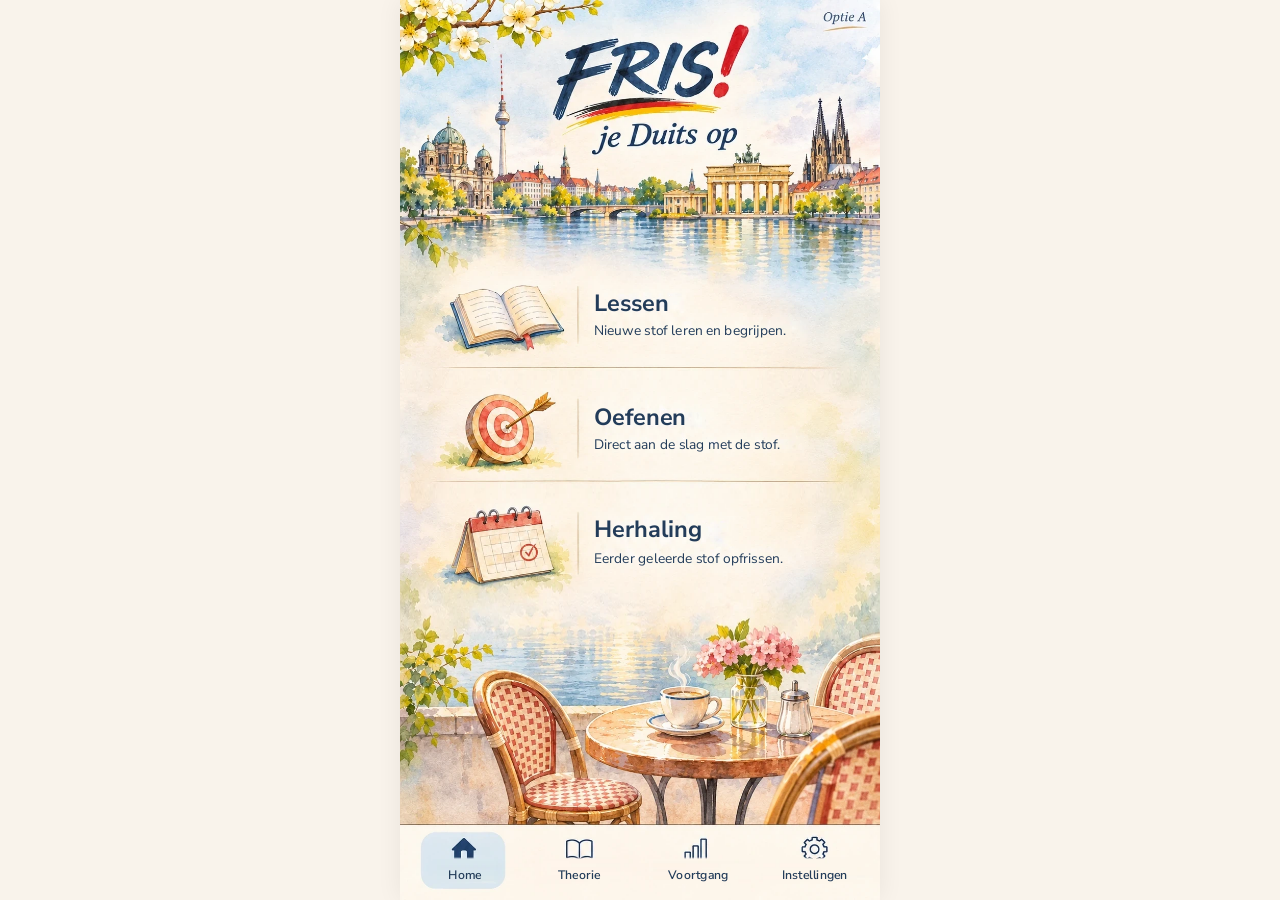
==== commit dfe3e159: "Refine A/B typography baselines to original artwork, align three menu rows and A footer labels" ====
--- a/preview/index.html
+++ b/preview/index.html
@@ -510,11 +510,11 @@
  // Verified typography only: the source image is text-free; all original hotspots are retained.
  ctx.save();ctx.textAlign='left';ctx.textBaseline='alphabetic';ctx.fillStyle='#233c59';
  ctx.font='700 46px "Nunito Sans",Arial,sans-serif';
- [["Lessen",380,590],["Oefenen",380,793],["Herhaling",380,989]].forEach(([t,x,y])=>ctx.fillText(t,x,mapY(y)));
+ [["Lessen",380,595],["Oefenen",380,801],["Herhaling",380,1002]].forEach(([t,x,y])=>ctx.fillText(t,x,mapY(y)));
  ctx.font='400 27px "Nunito Sans",Arial,sans-serif';
- [["Nieuwe stof leren en begrijpen.",380,633],["Direct aan de slag met de stof.",380,836],["Eerder geleerde stof opfrissen.",380,1033]].forEach(([t,x,y])=>ctx.fillText(t,x,mapY(y)));
+ [["Nieuwe stof leren en begrijpen.",380,643],["Direct aan de slag met de stof.",380,848],["Eerder geleerde stof opfrissen.",380,1053]].forEach(([t,x,y])=>ctx.fillText(t,x,mapY(y)));
  ctx.textAlign='center';ctx.font='600 24px "Nunito Sans",Arial,sans-serif';
- [["Home",128,1608],["Theorie",351,1608],["Voortgang",585,1608],["Instellingen",813,1608]].forEach(([t,x,y])=>ctx.fillText(t,x,mapY(y)));
+ [["Home",128,1630],["Theorie",351,1630],["Voortgang",585,1630],["Instellingen",813,1630]].forEach(([t,x,y])=>ctx.fillText(t,x,mapY(y)));
  ctx.restore();
  shell.querySelectorAll('[data-art-top]').forEach(btn=>{
   const top=mapY(Number(btn.dataset.artTop));
